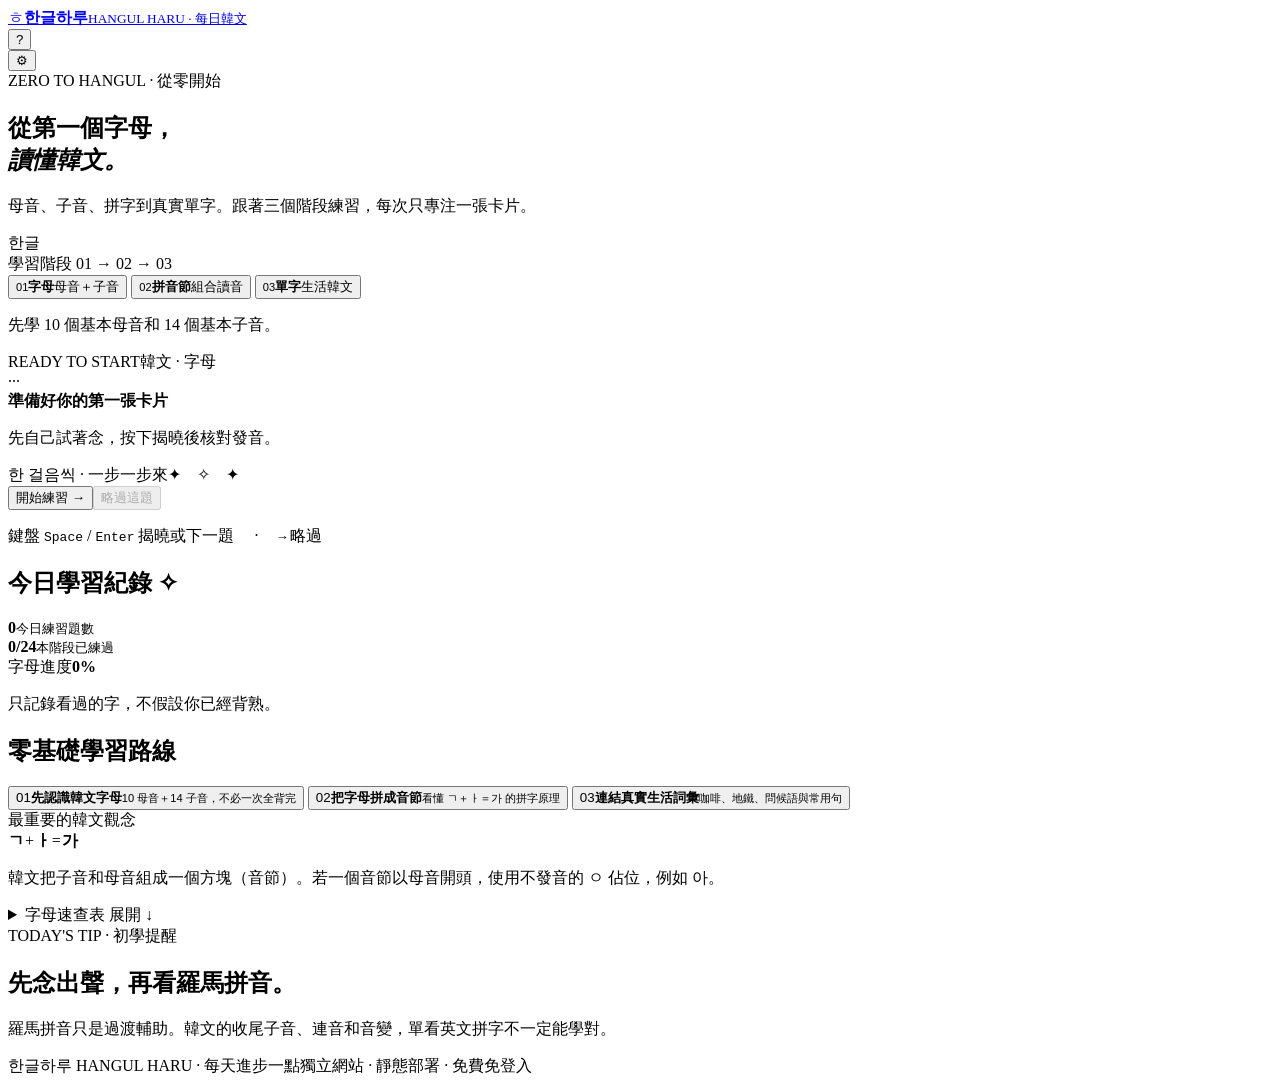
==== index.html @ 6ad7e114 "Add Korean Hangul practice website HTML" ====
<!doctype html>
<html lang="zh-Hant">
<head>
  <meta charset="utf-8">
  <meta name="viewport" content="width=device-width, initial-scale=1, viewport-fit=cover">
  <meta name="theme-color" content="#f7f5f0">
  <meta name="description" content="韓文零基礎入門：母音、子音、韓文字母拼音節、真實生活單字。用盲看卡片練習讀音，免登入。">
  <title>한글하루 · 韓文入門練習</title>
  <link rel="stylesheet" href="./style.css">
  <script defer src="./app.js"></script>
</head>
<body>
<div class="shell">
  <header class="topbar">
    <a class="brand" href="./"><span class="seal" aria-hidden="true">ㅎ</span><span><strong>한글하루</strong><small>HANGUL HARU · 每日韓文</small></span></a>
    <nav class="top-actions" aria-label="選單">
      <button type="button" class="icon-btn" id="helpBtn" aria-label="韓文入門說明">?</button>
      <div class="setting-wrap" id="settingWrap">
        <button type="button" class="icon-btn" id="settingBtn" aria-expanded="false" aria-controls="settings" aria-label="練習設定">⚙</button>
        <section id="settings" class="settings" hidden>
          <div class="settings-title"><strong>練習設定</strong><button id="closeSettings" class="close-text" type="button">關閉 ×</button></div>
          <label class="row-setting">字母範圍<select id="letterFilter"><option value="all">全部基本字母</option><option value="vowel">僅母音</option><option value="consonant">僅子音</option></select></label>
          <label class="tick"><input id="advancedVowels" type="checkbox"> 加入 11 個進階複合母音</label>
          <label class="tick"><input id="tenseConsonants" type="checkbox"> 加入 5 個緊音子音</label>
          <label class="tick"><input id="withBatchim" type="checkbox"> 拼音節練習加入收尾子音（받침）</label>
          <hr>
          <label class="row-setting">單字分類<select id="wordTheme"><option value="all">所有主題</option><option value="daily">日常</option><option value="food">美食</option><option value="travel">旅遊</option><option value="greeting">問候</option></select></label>
          <label class="tick"><input id="blind" type="checkbox" checked> 盲看：揭曉前隱藏所有讀音</label>
          <label class="tick"><input id="random" type="checkbox" checked> 隨機抽題</label>
          <label class="tick"><input id="autoplay" type="checkbox"> 揭曉後自動播放韓文發音</label>
          <p class="settings-foot">設定及練習紀錄保存在這個瀏覽器，不需登入。</p>
        </section>
      </div>
    </nav>
  </header>

  <main class="layout">
    <section class="practice" aria-labelledby="headline">
      <div class="intro">
        <div class="eyebrow"><span></span> ZERO TO HANGUL · 從零開始</div>
        <h1 id="headline">從第一個字母，<br><em>讀懂韓文。</em></h1>
        <p>母音、子音、拼字到真實單字。跟著三個階段練習，每次只專注一張卡片。</p>
        <div class="hanko" aria-hidden="true">한글</div>
      </div>

      <div class="tabs-heading">學習階段 <span>01 → 02 → 03</span></div>
      <div class="tabs" role="tablist" aria-label="韓文學習階段">
        <button type="button" role="tab" aria-selected="true" class="tab active" data-mode="letters"><small>01</small><strong>字母</strong><span>母音＋子音</span></button>
        <button type="button" role="tab" aria-selected="false" class="tab" data-mode="syllables"><small>02</small><strong>拼音節</strong><span>組合讀音</span></button>
        <button type="button" role="tab" aria-selected="false" class="tab" data-mode="words"><small>03</small><strong>單字</strong><span>生活韓文</span></button>
      </div>
      <p class="mode-hint" id="modeHint">先學 10 個基本母音和 14 個基本子音。</p>

      <article class="flashcard" id="card" aria-live="polite">
        <div class="card-label"><span id="cardCount">READY TO START</span><span id="cardType">韓文 · 字母</span></div>
        <div id="welcome" class="question-area">
          <div class="circle"><span class="welcome-mark" aria-hidden="true">···</span></div>
          <strong class="welcome-title">準備好你的第一張卡片</strong>
          <p>先自己試著念，按下揭曉後核對發音。</p>
        </div>
        <div id="question" class="question-area" hidden>
          <div class="circle"><div lang="ko" id="glyph" class="glyph"></div></div>
          <p id="questionPrompt">這個字母怎麼讀？</p>
          <span id="hint" class="hint" hidden></span>
        </div>
        <div id="answer" class="answer" hidden>
          <div class="answer-head">
            <div lang="ko" id="answerGlyph" class="answer-glyph"></div>
            <div class="answer-details"><span class="micro-title">讀音 / ROMANIZATION</span><strong id="roman" class="roman"></strong><p id="pronunciation" class="pronunciation"></p><button type="button" id="audioBtn" class="audio-btn">♫ 播放韓文發音</button></div>
          </div>
          <div class="composition" id="composition" hidden><small>音節是這樣組成的</small><strong id="compositionText" lang="ko"></strong></div>
          <div class="vocab"><div class="vocab-label"><span id="vocabHeading">連結一個真實單字</span><span id="vocabTag">日常單字</span></div><div id="vocabKo" lang="ko" class="vocab-ko"></div><p id="vocabRoman" class="vocab-roman"></p><strong id="vocabZh" class="vocab-zh"></strong></div>
          <p class="note" id="note"></p>
        </div>
        <div class="card-footer"><span>한 걸음씩 · 一步一步來</span><span aria-hidden="true">✦　✧　✦</span></div>
      </article>

      <div class="controls"><button type="button" id="mainBtn" class="main-btn">開始練習 <span>→</span></button><button type="button" id="skipBtn" class="secondary-btn" disabled>略過這題</button></div>
      <p class="shortcuts">鍵盤 <kbd>Space</kbd> / <kbd>Enter</kbd> 揭曉或下一題　 ·　 <kbd>→</kbd> 略過</p>
    </section>

    <aside class="sidebar" aria-label="進度與教學">
      <section class="panel stats-panel">
        <h2>今日學習紀錄 <span class="panel-ornament">✧</span></h2>
        <div class="stats"><div><strong id="todayCount">0</strong><small>今日練習題數</small></div><div><strong id="seenCount">0<span id="totalCount">/24</span></strong><small>本階段已練過</small></div></div>
        <div class="progress-title"><span id="progressTitle">字母進度</span><strong id="percent">0%</strong></div><div class="progress"><div id="progressBar"></div></div>
        <p class="footnote">只記錄看過的字，不假設你已經背熟。</p>
      </section>
      <section class="panel route-panel">
        <h2>零基礎學習路線</h2>
        <button type="button" data-go="letters" class="route-item"><span class="route-id">01</span><span><strong>先認識韓文字母</strong><small>10 母音＋14 子音，不必一次全背完</small></span></button>
        <button type="button" data-go="syllables" class="route-item"><span class="route-id">02</span><span><strong>把字母拼成音節</strong><small>看懂 ㄱ＋ㅏ＝가 的拼字原理</small></span></button>
        <button type="button" data-go="words" class="route-item"><span class="route-id">03</span><span><strong>連結真實生活詞彙</strong><small>咖啡、地鐵、問候語與常用句</small></span></button>
        <div class="formula"><span>最重要的韓文觀念</span><div lang="ko"><strong>ㄱ</strong><i>+</i><strong>ㅏ</strong><i>=</i><strong class="formula-result">가</strong></div><p>韓文把子音和母音組成一個方塊（音節）。若一個音節以母音開頭，使用不發音的 ㅇ 佔位，例如 아。</p></div>
      </section>
      <details class="panel chart-panel" id="chartPanel"><summary>字母速查表 <span>展開 ↓</span></summary><div id="chartBody"></div><p class="footnote">點選字母直接開始該題。淡綠色表示已練習過。</p></details>
      <section class="panel tip-panel"><span class="micro-title">TODAY'S TIP · 初學提醒</span><h2>先念出聲，再看羅馬拼音。</h2><p>羅馬拼音只是過渡輔助。韓文的收尾子音、連音和音變，單看英文拼字不一定能學對。</p></section>
    </aside>
  </main>
  <footer><span>한글하루 HANGUL HARU · 每天進步一點</span><span>獨立網站 · 靜態部署 · 免費免登入</span></footer>
</div>
<dialog id="helpDialog" aria-labelledby="helpTitle">
  <button type="button" class="dialog-x" id="closeHelp" aria-label="關閉說明">×</button>
  <span class="micro-title">WELCOME TO HANGUL</span><h2 id="helpTitle">第一次學韓文，從這裡開始。</h2>
  <p>韓文文字叫 한글（Hangul）。最初先學 24 個基本字母，再學把字母放進一個個方塊。</p>
  <div class="help-demo"><div><b lang="ko">ㄱ</b><span>子音<br>g/k</span></div><strong>＋</strong><div><b lang="ko">ㅏ</b><span>母音<br>a</span></div><strong>＝</strong><div class="demo-done"><b lang="ko">가</b><span>音節<br>ga</span></div></div>
  <ol><li><strong>字母：</strong>先試著辨認形狀和發音。</li><li><strong>拼音節：</strong>試念組合成的方塊；可選進階받침。</li><li><strong>單字：</strong>盲看韓文，讀出來後再看中文意思。</li></ol>
  <p class="dialog-note">字母與詞彙羅馬拼音是輔助提示，不能完全代表實際口音。播放功能依裝置支援的韓語語音合成引擎而定。</p>
  <button type="button" class="main-btn" id="helpStart">開始第一張卡片 →</button>
</dialog>
</body>
</html>
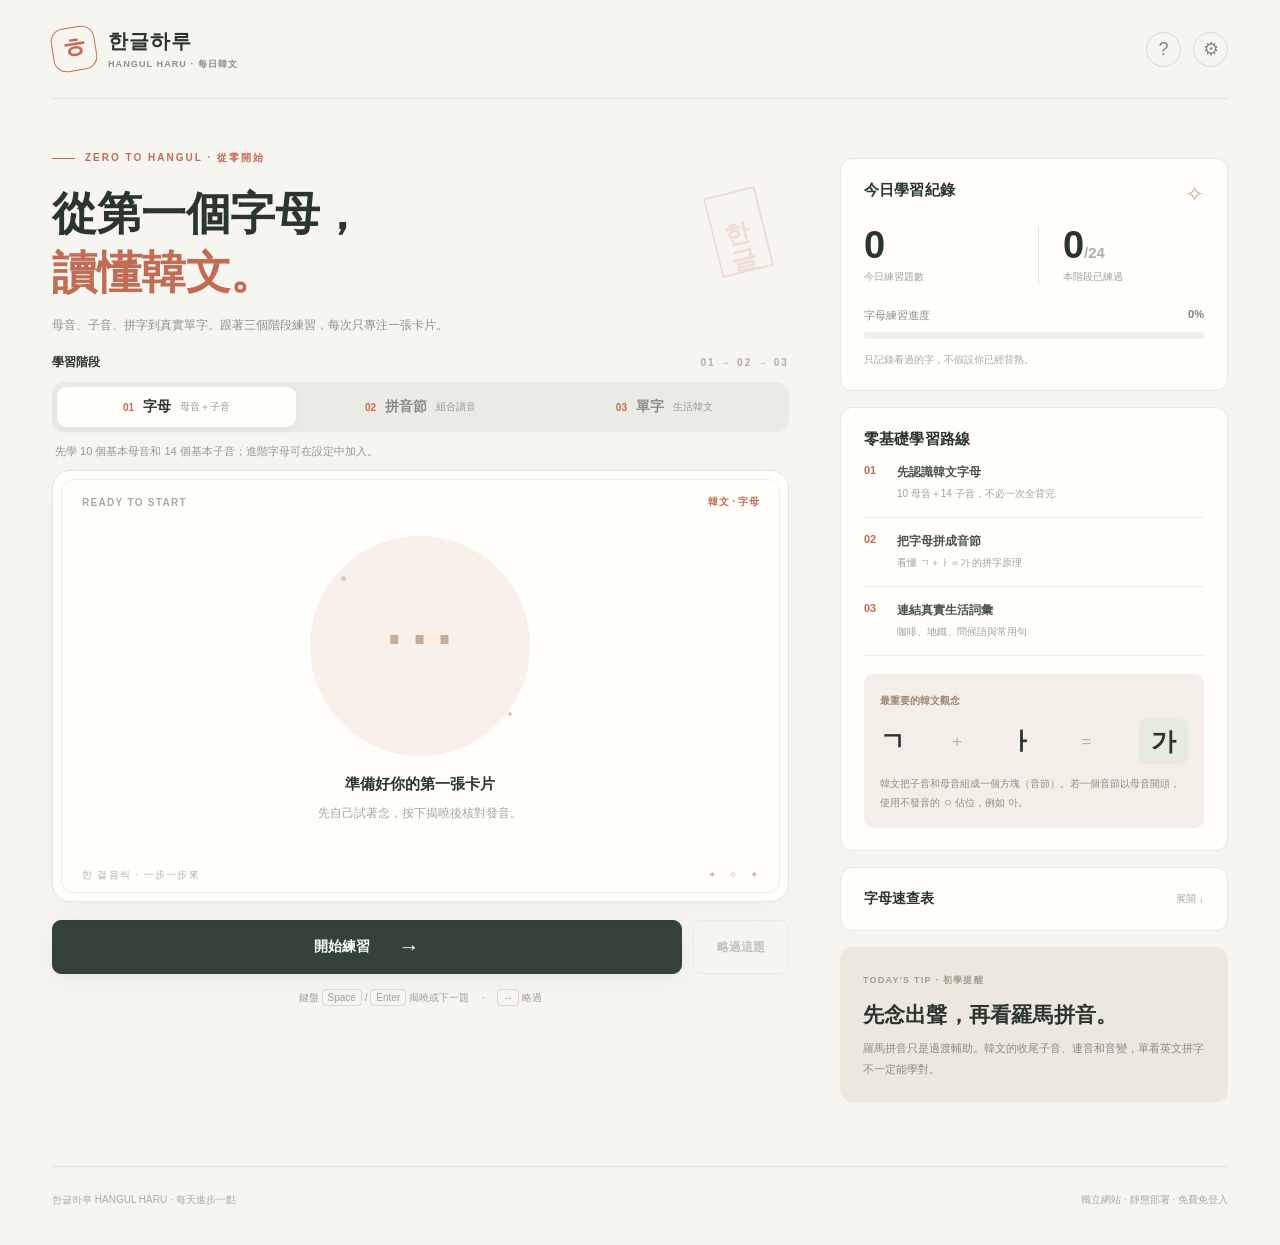
==== commit 63276a78: "Add pronunciation control for linked Korean vocabulary" ====
--- a/index.html
+++ b/index.html
@@ -69,7 +69,7 @@
             <div class="answer-details"><span class="micro-title">讀音 / ROMANIZATION</span><strong id="roman" class="roman"></strong><p id="pronunciation" class="pronunciation"></p><button type="button" id="audioBtn" class="audio-btn">♫ 播放韓文發音</button></div>
           </div>
           <div class="composition" id="composition" hidden><small>音節是這樣組成的</small><strong id="compositionText" lang="ko"></strong></div>
-          <div class="vocab"><div class="vocab-label"><span id="vocabHeading">連結一個真實單字</span><span id="vocabTag">日常單字</span></div><div id="vocabKo" lang="ko" class="vocab-ko"></div><p id="vocabRoman" class="vocab-roman"></p><strong id="vocabZh" class="vocab-zh"></strong></div>
+          <div class="vocab"><div class="vocab-label"><span id="vocabHeading">連結一個真實單字</span><span id="vocabTag">日常單字</span></div><div id="vocabKo" lang="ko" class="vocab-ko"></div><p id="vocabRoman" class="vocab-roman"></p><strong id="vocabZh" class="vocab-zh"></strong><button type="button" id="vocabAudioBtn" class="audio-btn vocab-audio-btn" aria-label="播放這個真實韓文單字的發音">♫ 播放單字發音</button></div>
           <p class="note" id="note"></p>
         </div>
         <div class="card-footer"><span>한 걸음씩 · 一步一步來</span><span aria-hidden="true">✦　✧　✦</span></div>
--- a/style.css
+++ b/style.css
@@ -0,0 +1 @@
+:root{--bg:#f7f5f0;--paper:#fffefb;--ink:#29352e;--sub:#8c918a;--line:#e5e3db;--accent:#c36c55;--green:#6b826d;--panel:#f9f7f3;color-scheme:light;font-family:-apple-system,BlinkMacSystemFont,"Apple SD Gothic Neo","Noto Sans KR","PingFang TC","Microsoft JhengHei",sans-serif}*{box-sizing:border-box}body{margin:0;background:var(--bg);color:var(--ink);-webkit-font-smoothing:antialiased}button,select{font:inherit}button{cursor:pointer}button:focus-visible,select:focus-visible,a:focus-visible,summary:focus-visible{outline:3px solid #dba493;outline-offset:2px}[hidden]{display:none!important}.shell{max-width:1260px;margin:auto;padding:0 42px}.topbar{height:99px;border-bottom:1px solid var(--line);display:flex;justify-content:space-between;align-items:center}.brand{text-decoration:none;color:inherit;display:flex;align-items:center;gap:12px}.brand span:last-child{display:flex;flex-direction:column;gap:3px}.brand strong{font-size:20px;letter-spacing:1px}.brand small{font-size:9px;letter-spacing:1.1px;color:var(--sub);font-weight:750}.seal{height:44px;width:44px;border:1.8px solid var(--accent);color:var(--accent);border-radius:13px;display:grid;place-items:center;font-size:28px;font-weight:750;transform:rotate(-9deg)}.top-actions{display:flex;align-items:center;gap:12px}.icon-btn{height:35px;width:35px;border:1px solid #ddd9d0;background:transparent;border-radius:50%;font-size:18px;color:#868980}.icon-btn:hover,.icon-btn[aria-expanded=true]{background:var(--paper);border-color:var(--accent);color:var(--accent)}.setting-wrap{position:relative}.settings{position:absolute;right:0;top:46px;width:min(340px,calc(100vw - 30px));z-index:20;padding:20px 23px;background:var(--paper);box-shadow:0 20px 60px #29372f2a;border:1px solid var(--line);border-radius:14px}.settings-title{display:flex;align-items:center;justify-content:space-between;margin:0 0 18px}.settings-title strong{font-size:15px}.close-text{border:0;background:transparent;color:var(--sub);font-size:12px}.row-setting{font-size:12px;display:flex;align-items:center;justify-content:space-between;gap:10px;font-weight:700;margin:13px 0}.row-setting select{max-width:58%;border:1px solid var(--line);border-radius:7px;background:var(--panel);padding:8px;font-size:12px;color:var(--ink)}.tick{display:flex;align-items:flex-start;gap:8px;margin:12px 0;font-size:12px;line-height:1.65;color:#687069;cursor:pointer}.tick input{accent-color:var(--accent);margin:3px 0 0;width:15px;height:15px;flex-shrink:0}.settings hr{border:0;border-top:1px solid var(--line);margin:16px 0}.settings-foot{font-size:10px;color:#a5a59e;line-height:1.6;margin:15px 0 0}.layout{display:grid;grid-template-columns:minmax(0,1.5fr) minmax(275px,.79fr);gap:51px;padding:52px 0 64px}.intro{position:relative;min-height:186px}.eyebrow{display:flex;align-items:center;gap:10px;letter-spacing:2px;font-size:10px;font-weight:750;color:var(--accent)}.eyebrow span{width:23px;height:1px;background:var(--accent)}h1{font-size:clamp(32px,3.5vw,46px);line-height:1.32;letter-spacing:-.5px;margin:19px 0 12px}h1 em{font-style:normal;color:var(--accent)}.intro p{color:var(--sub);font-size:12px;line-height:1.9;margin:0;padding-right:95px}.hanko{position:absolute;right:24px;top:40px;color:var(--accent);border:2px solid var(--accent);writing-mode:vertical-rl;padding:10px 8px;font-size:25px;font-weight:700;letter-spacing:4px;transform:rotate(-14deg);opacity:.17}.tabs-heading{display:flex;justify-content:space-between;align-items:center;margin:17px 0 11px;font-size:12px;font-weight:700}.tabs-heading span{font-size:10px;letter-spacing:2px;color:#b0aca5}.tabs{display:grid;grid-template-columns:repeat(3,minmax(0,1fr));gap:5px;padding:5px;border-radius:12px;background:#eceae4}.tab{border:0;border-radius:9px;background:transparent;display:flex;align-items:center;justify-content:center;gap:9px;padding:11px 5px;color:#8b8d85;min-width:0}.tab.active{background:var(--paper);color:var(--ink);box-shadow:0 3px 10px #0000000c}.tab small{font-size:10px;color:var(--accent);font-weight:800}.tab strong{font-size:14px}.tab span{font-size:10px;color:#989a91}.mode-hint{color:#969991;font-size:11px;min-height:38px;display:flex;align-items:center;margin:0;padding-left:3px}.flashcard{background:var(--paper);border:1px solid #e6e4dc;border-radius:18px;position:relative;min-height:432px;box-shadow:0 8px 35px #5c524008;display:flex;flex-direction:column;overflow:hidden}.flashcard:after{content:"";position:absolute;inset:8px;border:1px solid #f0eee7;border-radius:12px;pointer-events:none}.card-label,.card-footer{position:relative;z-index:1;display:flex;justify-content:space-between;align-items:center;padding:24px 29px 0;color:#aaa99f;font-size:10px;font-weight:750;letter-spacing:1.3px}.card-label span:last-child{color:var(--accent);letter-spacing:.3px}.card-footer{margin-top:auto;padding:9px 29px 19px;color:#b4b2a7;font-size:10px;font-weight:500}.card-footer span:last-child{color:#d4b7a4}.question-area{display:flex;align-items:center;justify-content:center;flex-direction:column;text-align:center;min-height:348px;padding:5px 20px 13px;position:relative;z-index:1;flex:1}.circle{width:220px;height:220px;border-radius:50%;background:#f8f0e9;position:relative;display:grid;place-items:center}.circle:before,.circle:after{content:"";height:5px;width:5px;border-radius:50%;background:#e3c5b4;position:absolute;left:14%;top:18%}.circle:after{left:90%;top:80%;width:4px;height:4px}.welcome-mark{color:#c6ad9a;font-size:83px;letter-spacing:2px;transform:translateY(-12px)}.welcome-title{font-size:15px;margin-top:19px}.question-area p{font-size:12px;color:#a4a69f;line-height:1.7;margin:9px 0 0}.glyph{font-size:158px;color:#303e34;font-weight:500;line-height:1.1;overflow-wrap:anywhere}.question-area.word-question .glyph{font-size:clamp(39px,5.4vw,66px)}.hint{font-size:12px;background:#eeeae4;color:#8c877f;padding:5px 12px;border-radius:20px;margin-top:12px}.answer{position:relative;z-index:1;padding:22px 29px 11px;animation:appear .16s ease}.answer-head{display:flex;align-items:center;gap:23px;border-bottom:1px solid #eeeae2;padding:0 0 20px;min-height:121px}.answer-glyph{font-size:100px;line-height:1.12;font-weight:600;max-width:48%;overflow-wrap:anywhere}.answer.word-answer .answer-glyph{font-size:clamp(32px,4.6vw,58px)}.answer-details{min-width:0}.micro-title{font-size:9px;letter-spacing:1.25px;color:#a49b90;font-weight:800}.roman{font-size:clamp(26px,3.5vw,42px);line-height:1.3;display:block;overflow-wrap:anywhere}.pronunciation{font-size:11px;color:#979b93;line-height:1.6;margin:3px 0 0}.audio-btn{border:1px solid #e9e0d3;background:#fffaf6;color:var(--accent);padding:7px 12px;margin-top:9px;border-radius:30px;font-size:11px;font-weight:750}.audio-btn:disabled{opacity:.5;cursor:not-allowed}.composition{border-radius:9px;background:#eef2ec;padding:12px 16px;margin-top:13px;display:flex;flex-direction:column;gap:5px}.composition small{font-size:10px;color:#819383}.composition strong{font-size:21px;color:#617969}.vocab{padding:16px 19px;border-radius:12px;background:#faf8f4;margin-top:16px}.vocab-label{display:flex;justify-content:space-between;align-items:center;gap:8px;font-size:10px;color:var(--accent);font-weight:800}.vocab-label span:last-child{color:#b67860;background:#f8e9e0;border-radius:5px;padding:4px 7px;font-size:9px}.vocab-ko{font-size:32px;font-weight:750;line-height:1.3;color:#36453b;margin-top:8px;overflow-wrap:anywhere}.vocab-roman{font-size:12px;color:#c07b62;margin:4px 0 0}.vocab-zh{font-size:14px;color:#47514b;display:block;margin:9px 0 0}.note{font-size:11px;color:#96978f;line-height:1.8;margin:12px 0 4px}.controls{display:flex;gap:11px;margin-top:18px}.main-btn{flex:1;display:flex;justify-content:center;align-items:center;gap:28px;color:white;background:#344239;border:1px solid #344239;border-radius:9px;font-size:14px;font-weight:750;padding:13px 25px;min-height:54px;box-shadow:0 5px 20px #3c5b4612}.main-btn:hover{background:#49594d}.main-btn span{font-size:21px}.secondary-btn{color:#7a7f77;background:transparent;border:1px solid #deddd6;border-radius:9px;padding:0 23px;font-size:12px;font-weight:750}.secondary-btn:hover:not(:disabled){border-color:var(--accent);color:var(--accent)}.secondary-btn:disabled{opacity:.42;cursor:not-allowed}.shortcuts{color:#a19f97;font-size:10px;text-align:center;line-height:1.8;margin:15px 0 0}kbd{font:inherit;border:1px solid #d9d6cd;border-radius:4px;padding:2px 5px}.sidebar{display:flex;flex-direction:column;gap:16px;padding-top:7px}.panel{border-radius:12px;background:var(--paper);border:1px solid #e8e7e0;padding:22px 23px}.panel h2{font-size:15px;letter-spacing:.2px;margin:0}.panel-ornament{float:right;color:#d7af98;font-size:23px;font-weight:300}.stats{display:grid;grid-template-columns:1fr 1fr;gap:8px;margin:26px 0 24px}.stats>div{display:flex;flex-direction:column;gap:6px}.stats>div+div{border-left:1px solid var(--line);padding-left:24px}.stats strong{font-size:38px;line-height:1;font-variant-numeric:tabular-nums}.stats strong span{font-size:15px;color:#b0b0a5}.stats small{font-size:10px;color:#a3a49b}.progress-title{display:flex;justify-content:space-between;font-size:11px;color:#8a9087;margin:0 0 9px}.progress-title strong{color:#738978}.progress{height:7px;background:#eef0eb;border-radius:30px;overflow:hidden}.progress div{background:#9aac95;height:100%;width:0;transition:width .2s}.footnote{font-size:10px;color:#aaa89f;line-height:1.7;margin:12px 0 0}.route-item{background:transparent;border:0;border-bottom:1px solid #efeee8;padding:15px 0;width:100%;display:flex;gap:11px;text-align:left}.route-item span:last-child{display:flex;flex-direction:column;gap:5px}.route-id{font-size:11px;font-weight:850;color:var(--accent);min-width:22px}.route-item strong{font-size:12px;color:#4a554c}.route-item small{font-size:10px;line-height:1.6;color:#a0a29a}.route-item:hover strong{color:var(--accent)}.formula{margin-top:18px;background:#f3efe8;border-radius:9px;padding:16px}.formula>span{font-size:10px;color:#9e8776;font-weight:800}.formula>div{display:flex;align-items:center;justify-content:space-between;margin-top:11px;font-size:25px}.formula i{font-style:normal;color:#b4aea4;font-size:17px}.formula-result{padding:6px 12px;background:#e5ecdf;border-radius:7px}.formula p{font-size:10px;color:#8b8c84;line-height:1.85;margin:11px 0 0}.chart-panel summary{font-weight:800;cursor:pointer;list-style:none;display:flex;justify-content:space-between;align-items:center;font-size:14px}.chart-panel summary::-webkit-details-marker{display:none}.chart-panel summary span{color:#aca99f;font-size:10px;font-weight:500}.chart-section{margin-top:20px}.chart-section h3{font-size:11px;color:#ad7861;margin:0 0 9px}.chart-grid{display:grid;grid-template-columns:repeat(5,minmax(0,1fr));gap:7px}.chart-grid button{height:42px;border:1px solid #eae9e1;background:#f9f8f4;border-radius:7px;font-size:19px;color:#566157}.chart-grid button:hover{border-color:var(--accent);color:var(--accent)}.chart-grid button.seen{background:#e8f0e7;border-color:#dce6da;color:#67836d}.chart-grid button.current{background:var(--accent);border-color:var(--accent);color:white}.tip-panel{background:#ede8de;border:0}.tip-panel h2{font-size:21px;line-height:1.4;margin:13px 0 9px}.tip-panel p{color:#8f887e;font-size:11px;line-height:1.9;margin:0}footer{border-top:1px solid var(--line);display:flex;justify-content:space-between;gap:16px;padding:26px 0 38px;font-size:10px;color:#aaa99f}dialog{position:fixed;border:1px solid #e8e2d8;border-radius:17px;background:var(--paper);box-shadow:0 15px 70px #25352760;color:var(--ink);padding:34px;width:min(520px,calc(100vw - 28px));max-height:88vh;overflow:auto}dialog::backdrop{background:#172821a0}.dialog-x{position:absolute;top:11px;right:15px;border:0;background:transparent;color:#92948d;font-size:27px}dialog h2{font-size:25px;line-height:1.4;margin:13px 0}dialog p,dialog li{font-size:12px;color:#727d74;line-height:1.85}dialog ol{padding-left:23px}dialog li{margin:8px 0}.dialog-note{font-size:10px;color:#a1a095}.help-demo{display:flex;justify-content:center;align-items:center;gap:10px;margin:22px 0}.help-demo>div{display:flex;flex-direction:column;align-items:center;min-width:85px;padding:10px;border:1px solid var(--line);border-radius:10px}.help-demo b{font-size:43px}.help-demo span{font-size:11px;text-align:center;line-height:1.6;color:#97988f}.help-demo>strong{color:#bda996}.help-demo .demo-done{background:#edf2eb}.help-demo .demo-done b{color:var(--green)}dialog .main-btn{width:100%;margin-top:18px}@keyframes appear{from{opacity:.6;transform:translateY(4px)}to{opacity:1;transform:translateY(0)}}@media(max-width:1030px){.shell{padding:0 24px}.layout{gap:27px}.tab span{display:none}.hanko{opacity:.1}}@media(max-width:770px){.layout{grid-template-columns:1fr;gap:30px;padding-top:36px}.sidebar{display:grid;grid-template-columns:1fr 1fr}.route-panel,.tip-panel{grid-column:span 2}.intro{min-height:175px}.tab span{display:inline}}@media(max-width:540px){.shell{padding:0 16px}.topbar{height:79px}.seal{height:39px;width:39px;font-size:24px}.brand strong{font-size:18px}.brand small{font-size:8px}.intro{min-height:169px}.intro p{padding-right:0}.hanko{display:none}h1{font-size:35px}.tab{gap:4px;flex-direction:column;padding:9px 2px}.tab strong{font-size:14px}.tab span{font-size:9px}.flashcard{min-height:413px}.card-label{padding:23px 20px 0}.card-footer{padding:10px 20px 17px}.circle{width:204px;height:204px}.glyph{font-size:142px}.question-area.word-question .glyph{font-size:42px}.answer{padding:20px 19px 7px}.answer-head{gap:12px}.answer-glyph{font-size:72px}.roman{font-size:31px}.vocab{padding:14px}.vocab-ko{font-size:28px}.secondary-btn{padding:0 14px}.sidebar{display:flex}.panel{padding:20px}.help-demo{gap:5px}.help-demo>div{min-width:69px;padding:7px}.help-demo b{font-size:35px}dialog{padding:29px 20px}footer{flex-direction:column;gap:5px}}@media(prefers-reduced-motion:reduce){*,*:before,*:after{animation:none!important;transition:none!important}}
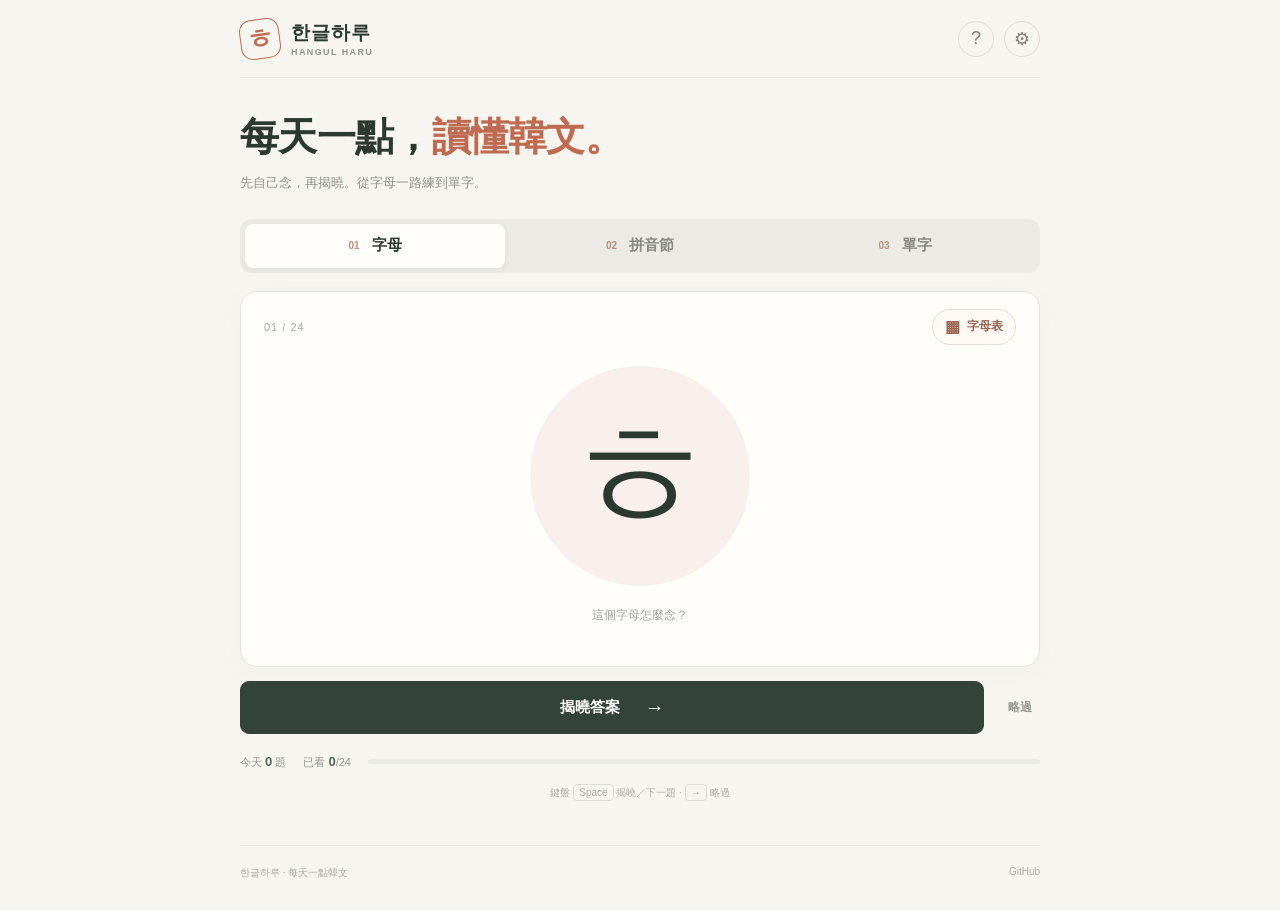
==== commit ccbfd458: "Remove redundant sidebar and copy; put interactive alphabet sheet next to flashcard" ====
--- a/index.html
+++ b/index.html
@@ -4,7 +4,7 @@
   <meta charset="utf-8">
   <meta name="viewport" content="width=device-width, initial-scale=1, viewport-fit=cover">
   <meta name="theme-color" content="#f7f5f0">
-  <meta name="description" content="韓文零基礎入門：母音、子音、韓文字母拼音節、真實生活單字。用盲看卡片練習讀音，免登入。">
+  <meta name="description" content="韓文從零開始：24 個基本字母、拼音節、常用單字，搭配盲看與真人式韓語語音合成練習。">
   <title>한글하루 · 韓文入門練習</title>
   <link rel="stylesheet" href="./style.css">
   <script defer src="./app.js"></script>
@@ -12,101 +12,98 @@
 <body>
 <div class="shell">
   <header class="topbar">
-    <a class="brand" href="./"><span class="seal" aria-hidden="true">ㅎ</span><span><strong>한글하루</strong><small>HANGUL HARU · 每日韓文</small></span></a>
-    <nav class="top-actions" aria-label="選單">
-      <button type="button" class="icon-btn" id="helpBtn" aria-label="韓文入門說明">?</button>
+    <a class="brand" href="./" aria-label="韓文練習首頁"><span class="seal" aria-hidden="true">ㅎ</span><span><strong>한글하루</strong><small>HANGUL HARU</small></span></a>
+    <div class="top-actions">
+      <button type="button" class="icon-btn" id="helpBtn" aria-label="學習說明" title="學習說明">?</button>
       <div class="setting-wrap" id="settingWrap">
-        <button type="button" class="icon-btn" id="settingBtn" aria-expanded="false" aria-controls="settings" aria-label="練習設定">⚙</button>
+        <button type="button" class="icon-btn" id="settingBtn" aria-expanded="false" aria-controls="settings" aria-label="練習設定" title="設定">⚙</button>
         <section id="settings" class="settings" hidden>
-          <div class="settings-title"><strong>練習設定</strong><button id="closeSettings" class="close-text" type="button">關閉 ×</button></div>
-          <label class="row-setting">字母範圍<select id="letterFilter"><option value="all">全部基本字母</option><option value="vowel">僅母音</option><option value="consonant">僅子音</option></select></label>
-          <label class="tick"><input id="advancedVowels" type="checkbox"> 加入 11 個進階複合母音</label>
-          <label class="tick"><input id="tenseConsonants" type="checkbox"> 加入 5 個緊音子音</label>
-          <label class="tick"><input id="withBatchim" type="checkbox"> 拼音節練習加入收尾子音（받침）</label>
+          <div class="settings-title"><strong>練習設定</strong><button type="button" id="closeSettings" class="close-text">關閉 ×</button></div>
+          <label class="row-setting">字母範圍<select id="letterFilter"><option value="all">全部基本字母</option><option value="vowel">只練母音</option><option value="consonant">只練子音</option></select></label>
+          <label class="tick"><input id="advancedVowels" type="checkbox"> 加入複合母音（11）</label>
+          <label class="tick"><input id="tenseConsonants" type="checkbox"> 加入緊音子音（5）</label>
+          <label class="tick"><input id="withBatchim" type="checkbox"> 拼音節加入收尾子音</label>
           <hr>
-          <label class="row-setting">單字分類<select id="wordTheme"><option value="all">所有主題</option><option value="daily">日常</option><option value="food">美食</option><option value="travel">旅遊</option><option value="greeting">問候</option></select></label>
-          <label class="tick"><input id="blind" type="checkbox" checked> 盲看：揭曉前隱藏所有讀音</label>
+          <label class="row-setting">單字分類<select id="wordTheme"><option value="all">全部</option><option value="daily">日常</option><option value="food">美食</option><option value="travel">旅遊</option><option value="greeting">問候</option></select></label>
+          <label class="tick"><input id="blind" type="checkbox" checked> 盲看模式</label>
           <label class="tick"><input id="random" type="checkbox" checked> 隨機抽題</label>
-          <label class="tick"><input id="autoplay" type="checkbox"> 揭曉後自動播放韓文發音</label>
-          <p class="settings-foot">設定及練習紀錄保存在這個瀏覽器，不需登入。</p>
+          <label class="tick"><input id="autoplay" type="checkbox"> 揭曉自動播放讀音</label>
         </section>
       </div>
-    </nav>
+    </div>
   </header>
 
-  <main class="layout">
-    <section class="practice" aria-labelledby="headline">
-      <div class="intro">
-        <div class="eyebrow"><span></span> ZERO TO HANGUL · 從零開始</div>
-        <h1 id="headline">從第一個字母，<br><em>讀懂韓文。</em></h1>
-        <p>母音、子音、拼字到真實單字。跟著三個階段練習，每次只專注一張卡片。</p>
-        <div class="hanko" aria-hidden="true">한글</div>
+  <main class="practice">
+    <div class="intro">
+      <h1>每天一點，<em>讀懂韓文。</em></h1>
+      <p>先自己念，再揭曉。從字母一路練到單字。</p>
+    </div>
+    <div class="tabs" role="tablist" aria-label="練習階段">
+      <button type="button" class="tab active" role="tab" aria-selected="true" data-mode="letters"><small>01</small><span>字母</span></button>
+      <button type="button" class="tab" role="tab" aria-selected="false" data-mode="syllables"><small>02</small><span>拼音節</span></button>
+      <button type="button" class="tab" role="tab" aria-selected="false" data-mode="words"><small>03</small><span>單字</span></button>
+    </div>
+
+    <article class="flashcard" id="card" aria-label="韓文練習卡片">
+      <div class="card-label">
+        <span id="cardCount" aria-label="練習題進度">01 / 24</span>
+        <button id="chartOpen" type="button" class="lookup-btn" aria-haspopup="dialog" aria-controls="chartDialog"><span aria-hidden="true">▦</span> 字母表</button>
       </div>
+      <div id="question" class="question-area">
+        <div class="circle"><div lang="ko" id="glyph" class="glyph"></div></div>
+        <p id="questionPrompt">這個字母怎麼念？</p>
+        <span id="hint" class="hint" hidden></span>
+      </div>
+      <div id="answer" class="answer" hidden>
+        <div class="answer-head">
+          <div lang="ko" id="answerGlyph" class="answer-glyph"></div>
+          <div class="answer-details">
+            <strong id="roman" class="roman"></strong>
+            <p id="pronunciation" class="pronunciation"></p>
+            <button type="button" id="audioBtn" class="audio-btn">♫ 聽發音</button>
+          </div>
+        </div>
+        <div class="composition" id="composition" hidden><small>拆解</small><strong id="compositionText" lang="ko"></strong></div>
+        <div class="vocab">
+          <div class="vocab-title" id="vocabHeading">例字</div>
+          <div class="vocab-row">
+            <div class="vocab-text">
+              <div id="vocabKo" lang="ko" class="vocab-ko"></div>
+              <p id="vocabRoman" class="vocab-roman"></p>
+              <strong id="vocabZh" class="vocab-zh"></strong>
+            </div>
+            <button type="button" id="vocabAudioBtn" class="audio-btn vocab-audio-btn" aria-label="播放例字發音">♫ <span>聽單字</span></button>
+          </div>
+        </div>
+        <p class="note" id="note" hidden></p>
+      </div>
+    </article>
+    <div class="controls">
+      <button type="button" id="mainBtn" class="main-btn">揭曉答案 <span>→</span></button>
+      <button type="button" id="skipBtn" class="skip-btn">略過</button>
+    </div>
+    <div class="progress-inline">
+      <span>今天 <strong id="todayCount">0</strong> 題</span>
+      <span>已看 <strong id="seenCount">0</strong><span id="totalCount">/24</span></span>
+      <div class="progress" role="progressbar" aria-label="本階段練習進度" aria-valuemin="0" aria-valuemax="100" aria-valuenow="0" id="progressTrack"><div id="progressBar"></div></div>
+    </div>
+    <p class="shortcuts">鍵盤 <kbd>Space</kbd> 揭曉／下一題 · <kbd>→</kbd> 略過</p>
+  </main>
+  <footer><span>한글하루 · 每天一點韓文</span><a href="https://github.com/sianghuang/hangul-haru" target="_blank" rel="noopener noreferrer">GitHub</a></footer>
+</div>
 
-      <div class="tabs-heading">學習階段 <span>01 → 02 → 03</span></div>
-      <div class="tabs" role="tablist" aria-label="韓文學習階段">
-        <button type="button" role="tab" aria-selected="true" class="tab active" data-mode="letters"><small>01</small><strong>字母</strong><span>母音＋子音</span></button>
-        <button type="button" role="tab" aria-selected="false" class="tab" data-mode="syllables"><small>02</small><strong>拼音節</strong><span>組合讀音</span></button>
-        <button type="button" role="tab" aria-selected="false" class="tab" data-mode="words"><small>03</small><strong>單字</strong><span>生活韓文</span></button>
-      </div>
-      <p class="mode-hint" id="modeHint">先學 10 個基本母音和 14 個基本子音。</p>
+<dialog id="chartDialog" class="chart-dialog" aria-labelledby="chartTitle">
+  <div class="chart-header"><div><h2 id="chartTitle">字母表</h2><p>點字母直接練習 · <span class="seen-guide">綠色代表已看過</span></p></div><button type="button" id="chartClose" class="dialog-close" aria-label="關閉字母表">×</button></div>
+  <div id="chartBody" class="chart-body"></div>
+</dialog>
 
-      <article class="flashcard" id="card" aria-live="polite">
-        <div class="card-label"><span id="cardCount">READY TO START</span><span id="cardType">韓文 · 字母</span></div>
-        <div id="welcome" class="question-area">
-          <div class="circle"><span class="welcome-mark" aria-hidden="true">···</span></div>
-          <strong class="welcome-title">準備好你的第一張卡片</strong>
-          <p>先自己試著念，按下揭曉後核對發音。</p>
-        </div>
-        <div id="question" class="question-area" hidden>
-          <div class="circle"><div lang="ko" id="glyph" class="glyph"></div></div>
-          <p id="questionPrompt">這個字母怎麼讀？</p>
-          <span id="hint" class="hint" hidden></span>
-        </div>
-        <div id="answer" class="answer" hidden>
-          <div class="answer-head">
-            <div lang="ko" id="answerGlyph" class="answer-glyph"></div>
-            <div class="answer-details"><span class="micro-title">讀音 / ROMANIZATION</span><strong id="roman" class="roman"></strong><p id="pronunciation" class="pronunciation"></p><button type="button" id="audioBtn" class="audio-btn">♫ 播放韓文發音</button></div>
-          </div>
-          <div class="composition" id="composition" hidden><small>音節是這樣組成的</small><strong id="compositionText" lang="ko"></strong></div>
-          <div class="vocab"><div class="vocab-label"><span id="vocabHeading">連結一個真實單字</span><span id="vocabTag">日常單字</span></div><div id="vocabKo" lang="ko" class="vocab-ko"></div><p id="vocabRoman" class="vocab-roman"></p><strong id="vocabZh" class="vocab-zh"></strong><button type="button" id="vocabAudioBtn" class="audio-btn vocab-audio-btn" aria-label="播放這個真實韓文單字的發音">♫ 播放單字發音</button></div>
-          <p class="note" id="note"></p>
-        </div>
-        <div class="card-footer"><span>한 걸음씩 · 一步一步來</span><span aria-hidden="true">✦　✧　✦</span></div>
-      </article>
-
-      <div class="controls"><button type="button" id="mainBtn" class="main-btn">開始練習 <span>→</span></button><button type="button" id="skipBtn" class="secondary-btn" disabled>略過這題</button></div>
-      <p class="shortcuts">鍵盤 <kbd>Space</kbd> / <kbd>Enter</kbd> 揭曉或下一題　 ·　 <kbd>→</kbd> 略過</p>
-    </section>
-
-    <aside class="sidebar" aria-label="進度與教學">
-      <section class="panel stats-panel">
-        <h2>今日學習紀錄 <span class="panel-ornament">✧</span></h2>
-        <div class="stats"><div><strong id="todayCount">0</strong><small>今日練習題數</small></div><div><strong id="seenCount">0<span id="totalCount">/24</span></strong><small>本階段已練過</small></div></div>
-        <div class="progress-title"><span id="progressTitle">字母進度</span><strong id="percent">0%</strong></div><div class="progress"><div id="progressBar"></div></div>
-        <p class="footnote">只記錄看過的字，不假設你已經背熟。</p>
-      </section>
-      <section class="panel route-panel">
-        <h2>零基礎學習路線</h2>
-        <button type="button" data-go="letters" class="route-item"><span class="route-id">01</span><span><strong>先認識韓文字母</strong><small>10 母音＋14 子音，不必一次全背完</small></span></button>
-        <button type="button" data-go="syllables" class="route-item"><span class="route-id">02</span><span><strong>把字母拼成音節</strong><small>看懂 ㄱ＋ㅏ＝가 的拼字原理</small></span></button>
-        <button type="button" data-go="words" class="route-item"><span class="route-id">03</span><span><strong>連結真實生活詞彙</strong><small>咖啡、地鐵、問候語與常用句</small></span></button>
-        <div class="formula"><span>最重要的韓文觀念</span><div lang="ko"><strong>ㄱ</strong><i>+</i><strong>ㅏ</strong><i>=</i><strong class="formula-result">가</strong></div><p>韓文把子音和母音組成一個方塊（音節）。若一個音節以母音開頭，使用不發音的 ㅇ 佔位，例如 아。</p></div>
-      </section>
-      <details class="panel chart-panel" id="chartPanel"><summary>字母速查表 <span>展開 ↓</span></summary><div id="chartBody"></div><p class="footnote">點選字母直接開始該題。淡綠色表示已練習過。</p></details>
-      <section class="panel tip-panel"><span class="micro-title">TODAY'S TIP · 初學提醒</span><h2>先念出聲，再看羅馬拼音。</h2><p>羅馬拼音只是過渡輔助。韓文的收尾子音、連音和音變，單看英文拼字不一定能學對。</p></section>
-    </aside>
-  </main>
-  <footer><span>한글하루 HANGUL HARU · 每天進步一點</span><span>獨立網站 · 靜態部署 · 免費免登入</span></footer>
-</div>
-<dialog id="helpDialog" aria-labelledby="helpTitle">
-  <button type="button" class="dialog-x" id="closeHelp" aria-label="關閉說明">×</button>
-  <span class="micro-title">WELCOME TO HANGUL</span><h2 id="helpTitle">第一次學韓文，從這裡開始。</h2>
-  <p>韓文文字叫 한글（Hangul）。最初先學 24 個基本字母，再學把字母放進一個個方塊。</p>
-  <div class="help-demo"><div><b lang="ko">ㄱ</b><span>子音<br>g/k</span></div><strong>＋</strong><div><b lang="ko">ㅏ</b><span>母音<br>a</span></div><strong>＝</strong><div class="demo-done"><b lang="ko">가</b><span>音節<br>ga</span></div></div>
-  <ol><li><strong>字母：</strong>先試著辨認形狀和發音。</li><li><strong>拼音節：</strong>試念組合成的方塊；可選進階받침。</li><li><strong>單字：</strong>盲看韓文，讀出來後再看中文意思。</li></ol>
-  <p class="dialog-note">字母與詞彙羅馬拼音是輔助提示，不能完全代表實際口音。播放功能依裝置支援的韓語語音合成引擎而定。</p>
-  <button type="button" class="main-btn" id="helpStart">開始第一張卡片 →</button>
+<dialog id="helpDialog" class="help-dialog" aria-labelledby="helpTitle">
+  <button type="button" class="dialog-close help-close" id="closeHelp" aria-label="關閉說明">×</button>
+  <h2 id="helpTitle">韓文像積木一樣拼。</h2>
+  <div class="help-demo" lang="ko"><span>ㄱ</span><i>＋</i><span>ㅏ</span><i>＝</i><strong>가</strong></div>
+  <p>韓文先用子音和母音組成音節，再把音節串成單字。母音開頭時會用不發聲的 ㅇ 佔位，例如 아。</p>
+  <p>依序練「字母 → 拼音節 → 單字」。羅馬拼音只是輔助，請多聽韓文發音；收尾子音和連音可能讓實際讀法不同。</p>
+  <button type="button" class="main-btn help-start" id="helpStart">開始練習 →</button>
 </dialog>
 </body>
 </html>
--- a/style.css
+++ b/style.css
@@ -1 +1,10 @@
-:root{--bg:#f7f5f0;--paper:#fffefb;--ink:#29352e;--sub:#8c918a;--line:#e5e3db;--accent:#c36c55;--green:#6b826d;--panel:#f9f7f3;color-scheme:light;font-family:-apple-system,BlinkMacSystemFont,"Apple SD Gothic Neo","Noto Sans KR","PingFang TC","Microsoft JhengHei",sans-serif}*{box-sizing:border-box}body{margin:0;background:var(--bg);color:var(--ink);-webkit-font-smoothing:antialiased}button,select{font:inherit}button{cursor:pointer}button:focus-visible,select:focus-visible,a:focus-visible,summary:focus-visible{outline:3px solid #dba493;outline-offset:2px}[hidden]{display:none!important}.shell{max-width:1260px;margin:auto;padding:0 42px}.topbar{height:99px;border-bottom:1px solid var(--line);display:flex;justify-content:space-between;align-items:center}.brand{text-decoration:none;color:inherit;display:flex;align-items:center;gap:12px}.brand span:last-child{display:flex;flex-direction:column;gap:3px}.brand strong{font-size:20px;letter-spacing:1px}.brand small{font-size:9px;letter-spacing:1.1px;color:var(--sub);font-weight:750}.seal{height:44px;width:44px;border:1.8px solid var(--accent);color:var(--accent);border-radius:13px;display:grid;place-items:center;font-size:28px;font-weight:750;transform:rotate(-9deg)}.top-actions{display:flex;align-items:center;gap:12px}.icon-btn{height:35px;width:35px;border:1px solid #ddd9d0;background:transparent;border-radius:50%;font-size:18px;color:#868980}.icon-btn:hover,.icon-btn[aria-expanded=true]{background:var(--paper);border-color:var(--accent);color:var(--accent)}.setting-wrap{position:relative}.settings{position:absolute;right:0;top:46px;width:min(340px,calc(100vw - 30px));z-index:20;padding:20px 23px;background:var(--paper);box-shadow:0 20px 60px #29372f2a;border:1px solid var(--line);border-radius:14px}.settings-title{display:flex;align-items:center;justify-content:space-between;margin:0 0 18px}.settings-title strong{font-size:15px}.close-text{border:0;background:transparent;color:var(--sub);font-size:12px}.row-setting{font-size:12px;display:flex;align-items:center;justify-content:space-between;gap:10px;font-weight:700;margin:13px 0}.row-setting select{max-width:58%;border:1px solid var(--line);border-radius:7px;background:var(--panel);padding:8px;font-size:12px;color:var(--ink)}.tick{display:flex;align-items:flex-start;gap:8px;margin:12px 0;font-size:12px;line-height:1.65;color:#687069;cursor:pointer}.tick input{accent-color:var(--accent);margin:3px 0 0;width:15px;height:15px;flex-shrink:0}.settings hr{border:0;border-top:1px solid var(--line);margin:16px 0}.settings-foot{font-size:10px;color:#a5a59e;line-height:1.6;margin:15px 0 0}.layout{display:grid;grid-template-columns:minmax(0,1.5fr) minmax(275px,.79fr);gap:51px;padding:52px 0 64px}.intro{position:relative;min-height:186px}.eyebrow{display:flex;align-items:center;gap:10px;letter-spacing:2px;font-size:10px;font-weight:750;color:var(--accent)}.eyebrow span{width:23px;height:1px;background:var(--accent)}h1{font-size:clamp(32px,3.5vw,46px);line-height:1.32;letter-spacing:-.5px;margin:19px 0 12px}h1 em{font-style:normal;color:var(--accent)}.intro p{color:var(--sub);font-size:12px;line-height:1.9;margin:0;padding-right:95px}.hanko{position:absolute;right:24px;top:40px;color:var(--accent);border:2px solid var(--accent);writing-mode:vertical-rl;padding:10px 8px;font-size:25px;font-weight:700;letter-spacing:4px;transform:rotate(-14deg);opacity:.17}.tabs-heading{display:flex;justify-content:space-between;align-items:center;margin:17px 0 11px;font-size:12px;font-weight:700}.tabs-heading span{font-size:10px;letter-spacing:2px;color:#b0aca5}.tabs{display:grid;grid-template-columns:repeat(3,minmax(0,1fr));gap:5px;padding:5px;border-radius:12px;background:#eceae4}.tab{border:0;border-radius:9px;background:transparent;display:flex;align-items:center;justify-content:center;gap:9px;padding:11px 5px;color:#8b8d85;min-width:0}.tab.active{background:var(--paper);color:var(--ink);box-shadow:0 3px 10px #0000000c}.tab small{font-size:10px;color:var(--accent);font-weight:800}.tab strong{font-size:14px}.tab span{font-size:10px;color:#989a91}.mode-hint{color:#969991;font-size:11px;min-height:38px;display:flex;align-items:center;margin:0;padding-left:3px}.flashcard{background:var(--paper);border:1px solid #e6e4dc;border-radius:18px;position:relative;min-height:432px;box-shadow:0 8px 35px #5c524008;display:flex;flex-direction:column;overflow:hidden}.flashcard:after{content:"";position:absolute;inset:8px;border:1px solid #f0eee7;border-radius:12px;pointer-events:none}.card-label,.card-footer{position:relative;z-index:1;display:flex;justify-content:space-between;align-items:center;padding:24px 29px 0;color:#aaa99f;font-size:10px;font-weight:750;letter-spacing:1.3px}.card-label span:last-child{color:var(--accent);letter-spacing:.3px}.card-footer{margin-top:auto;padding:9px 29px 19px;color:#b4b2a7;font-size:10px;font-weight:500}.card-footer span:last-child{color:#d4b7a4}.question-area{display:flex;align-items:center;justify-content:center;flex-direction:column;text-align:center;min-height:348px;padding:5px 20px 13px;position:relative;z-index:1;flex:1}.circle{width:220px;height:220px;border-radius:50%;background:#f8f0e9;position:relative;display:grid;place-items:center}.circle:before,.circle:after{content:"";height:5px;width:5px;border-radius:50%;background:#e3c5b4;position:absolute;left:14%;top:18%}.circle:after{left:90%;top:80%;width:4px;height:4px}.welcome-mark{color:#c6ad9a;font-size:83px;letter-spacing:2px;transform:translateY(-12px)}.welcome-title{font-size:15px;margin-top:19px}.question-area p{font-size:12px;color:#a4a69f;line-height:1.7;margin:9px 0 0}.glyph{font-size:158px;color:#303e34;font-weight:500;line-height:1.1;overflow-wrap:anywhere}.question-area.word-question .glyph{font-size:clamp(39px,5.4vw,66px)}.hint{font-size:12px;background:#eeeae4;color:#8c877f;padding:5px 12px;border-radius:20px;margin-top:12px}.answer{position:relative;z-index:1;padding:22px 29px 11px;animation:appear .16s ease}.answer-head{display:flex;align-items:center;gap:23px;border-bottom:1px solid #eeeae2;padding:0 0 20px;min-height:121px}.answer-glyph{font-size:100px;line-height:1.12;font-weight:600;max-width:48%;overflow-wrap:anywhere}.answer.word-answer .answer-glyph{font-size:clamp(32px,4.6vw,58px)}.answer-details{min-width:0}.micro-title{font-size:9px;letter-spacing:1.25px;color:#a49b90;font-weight:800}.roman{font-size:clamp(26px,3.5vw,42px);line-height:1.3;display:block;overflow-wrap:anywhere}.pronunciation{font-size:11px;color:#979b93;line-height:1.6;margin:3px 0 0}.audio-btn{border:1px solid #e9e0d3;background:#fffaf6;color:var(--accent);padding:7px 12px;margin-top:9px;border-radius:30px;font-size:11px;font-weight:750}.audio-btn:disabled{opacity:.5;cursor:not-allowed}.composition{border-radius:9px;background:#eef2ec;padding:12px 16px;margin-top:13px;display:flex;flex-direction:column;gap:5px}.composition small{font-size:10px;color:#819383}.composition strong{font-size:21px;color:#617969}.vocab{padding:16px 19px;border-radius:12px;background:#faf8f4;margin-top:16px}.vocab-label{display:flex;justify-content:space-between;align-items:center;gap:8px;font-size:10px;color:var(--accent);font-weight:800}.vocab-label span:last-child{color:#b67860;background:#f8e9e0;border-radius:5px;padding:4px 7px;font-size:9px}.vocab-ko{font-size:32px;font-weight:750;line-height:1.3;color:#36453b;margin-top:8px;overflow-wrap:anywhere}.vocab-roman{font-size:12px;color:#c07b62;margin:4px 0 0}.vocab-zh{font-size:14px;color:#47514b;display:block;margin:9px 0 0}.note{font-size:11px;color:#96978f;line-height:1.8;margin:12px 0 4px}.controls{display:flex;gap:11px;margin-top:18px}.main-btn{flex:1;display:flex;justify-content:center;align-items:center;gap:28px;color:white;background:#344239;border:1px solid #344239;border-radius:9px;font-size:14px;font-weight:750;padding:13px 25px;min-height:54px;box-shadow:0 5px 20px #3c5b4612}.main-btn:hover{background:#49594d}.main-btn span{font-size:21px}.secondary-btn{color:#7a7f77;background:transparent;border:1px solid #deddd6;border-radius:9px;padding:0 23px;font-size:12px;font-weight:750}.secondary-btn:hover:not(:disabled){border-color:var(--accent);color:var(--accent)}.secondary-btn:disabled{opacity:.42;cursor:not-allowed}.shortcuts{color:#a19f97;font-size:10px;text-align:center;line-height:1.8;margin:15px 0 0}kbd{font:inherit;border:1px solid #d9d6cd;border-radius:4px;padding:2px 5px}.sidebar{display:flex;flex-direction:column;gap:16px;padding-top:7px}.panel{border-radius:12px;background:var(--paper);border:1px solid #e8e7e0;padding:22px 23px}.panel h2{font-size:15px;letter-spacing:.2px;margin:0}.panel-ornament{float:right;color:#d7af98;font-size:23px;font-weight:300}.stats{display:grid;grid-template-columns:1fr 1fr;gap:8px;margin:26px 0 24px}.stats>div{display:flex;flex-direction:column;gap:6px}.stats>div+div{border-left:1px solid var(--line);padding-left:24px}.stats strong{font-size:38px;line-height:1;font-variant-numeric:tabular-nums}.stats strong span{font-size:15px;color:#b0b0a5}.stats small{font-size:10px;color:#a3a49b}.progress-title{display:flex;justify-content:space-between;font-size:11px;color:#8a9087;margin:0 0 9px}.progress-title strong{color:#738978}.progress{height:7px;background:#eef0eb;border-radius:30px;overflow:hidden}.progress div{background:#9aac95;height:100%;width:0;transition:width .2s}.footnote{font-size:10px;color:#aaa89f;line-height:1.7;margin:12px 0 0}.route-item{background:transparent;border:0;border-bottom:1px solid #efeee8;padding:15px 0;width:100%;display:flex;gap:11px;text-align:left}.route-item span:last-child{display:flex;flex-direction:column;gap:5px}.route-id{font-size:11px;font-weight:850;color:var(--accent);min-width:22px}.route-item strong{font-size:12px;color:#4a554c}.route-item small{font-size:10px;line-height:1.6;color:#a0a29a}.route-item:hover strong{color:var(--accent)}.formula{margin-top:18px;background:#f3efe8;border-radius:9px;padding:16px}.formula>span{font-size:10px;color:#9e8776;font-weight:800}.formula>div{display:flex;align-items:center;justify-content:space-between;margin-top:11px;font-size:25px}.formula i{font-style:normal;color:#b4aea4;font-size:17px}.formula-result{padding:6px 12px;background:#e5ecdf;border-radius:7px}.formula p{font-size:10px;color:#8b8c84;line-height:1.85;margin:11px 0 0}.chart-panel summary{font-weight:800;cursor:pointer;list-style:none;display:flex;justify-content:space-between;align-items:center;font-size:14px}.chart-panel summary::-webkit-details-marker{display:none}.chart-panel summary span{color:#aca99f;font-size:10px;font-weight:500}.chart-section{margin-top:20px}.chart-section h3{font-size:11px;color:#ad7861;margin:0 0 9px}.chart-grid{display:grid;grid-template-columns:repeat(5,minmax(0,1fr));gap:7px}.chart-grid button{height:42px;border:1px solid #eae9e1;background:#f9f8f4;border-radius:7px;font-size:19px;color:#566157}.chart-grid button:hover{border-color:var(--accent);color:var(--accent)}.chart-grid button.seen{background:#e8f0e7;border-color:#dce6da;color:#67836d}.chart-grid button.current{background:var(--accent);border-color:var(--accent);color:white}.tip-panel{background:#ede8de;border:0}.tip-panel h2{font-size:21px;line-height:1.4;margin:13px 0 9px}.tip-panel p{color:#8f887e;font-size:11px;line-height:1.9;margin:0}footer{border-top:1px solid var(--line);display:flex;justify-content:space-between;gap:16px;padding:26px 0 38px;font-size:10px;color:#aaa99f}dialog{position:fixed;border:1px solid #e8e2d8;border-radius:17px;background:var(--paper);box-shadow:0 15px 70px #25352760;color:var(--ink);padding:34px;width:min(520px,calc(100vw - 28px));max-height:88vh;overflow:auto}dialog::backdrop{background:#172821a0}.dialog-x{position:absolute;top:11px;right:15px;border:0;background:transparent;color:#92948d;font-size:27px}dialog h2{font-size:25px;line-height:1.4;margin:13px 0}dialog p,dialog li{font-size:12px;color:#727d74;line-height:1.85}dialog ol{padding-left:23px}dialog li{margin:8px 0}.dialog-note{font-size:10px;color:#a1a095}.help-demo{display:flex;justify-content:center;align-items:center;gap:10px;margin:22px 0}.help-demo>div{display:flex;flex-direction:column;align-items:center;min-width:85px;padding:10px;border:1px solid var(--line);border-radius:10px}.help-demo b{font-size:43px}.help-demo span{font-size:11px;text-align:center;line-height:1.6;color:#97988f}.help-demo>strong{color:#bda996}.help-demo .demo-done{background:#edf2eb}.help-demo .demo-done b{color:var(--green)}dialog .main-btn{width:100%;margin-top:18px}@keyframes appear{from{opacity:.6;transform:translateY(4px)}to{opacity:1;transform:translateY(0)}}@media(max-width:1030px){.shell{padding:0 24px}.layout{gap:27px}.tab span{display:none}.hanko{opacity:.1}}@media(max-width:770px){.layout{grid-template-columns:1fr;gap:30px;padding-top:36px}.sidebar{display:grid;grid-template-columns:1fr 1fr}.route-panel,.tip-panel{grid-column:span 2}.intro{min-height:175px}.tab span{display:inline}}@media(max-width:540px){.shell{padding:0 16px}.topbar{height:79px}.seal{height:39px;width:39px;font-size:24px}.brand strong{font-size:18px}.brand small{font-size:8px}.intro{min-height:169px}.intro p{padding-right:0}.hanko{display:none}h1{font-size:35px}.tab{gap:4px;flex-direction:column;padding:9px 2px}.tab strong{font-size:14px}.tab span{font-size:9px}.flashcard{min-height:413px}.card-label{padding:23px 20px 0}.card-footer{padding:10px 20px 17px}.circle{width:204px;height:204px}.glyph{font-size:142px}.question-area.word-question .glyph{font-size:42px}.answer{padding:20px 19px 7px}.answer-head{gap:12px}.answer-glyph{font-size:72px}.roman{font-size:31px}.vocab{padding:14px}.vocab-ko{font-size:28px}.secondary-btn{padding:0 14px}.sidebar{display:flex}.panel{padding:20px}.help-demo{gap:5px}.help-demo>div{min-width:69px;padding:7px}.help-demo b{font-size:35px}dialog{padding:29px 20px}footer{flex-direction:column;gap:5px}}@media(prefers-reduced-motion:reduce){*,*:before,*:after{animation:none!important;transition:none!important}}+:root{color-scheme:light;--bg:#f7f5f0;--paper:#fffefb;--ink:#2b3931;--muted:#8e948c;--line:#e7e5dd;--accent:#be6b52;--soft:#f7ebe4;--green:#66846b;font-family:-apple-system,BlinkMacSystemFont,"Apple SD Gothic Neo","Noto Sans KR","PingFang TC","Microsoft JhengHei",sans-serif}
+*{box-sizing:border-box}html{scroll-behavior:smooth}body{margin:0;background:var(--bg);color:var(--ink);-webkit-font-smoothing:antialiased}button,select{font:inherit}button{cursor:pointer}button:focus-visible,select:focus-visible,a:focus-visible{outline:3px solid #dbac91;outline-offset:3px}[hidden]{display:none!important}
+.shell{max-width:860px;margin:auto;padding:0 30px}.topbar{height:78px;border-bottom:1px solid var(--line);display:flex;align-items:center;justify-content:space-between}.brand{display:flex;align-items:center;gap:11px;color:var(--ink);text-decoration:none}.seal{height:40px;width:40px;border:1.5px solid var(--accent);color:var(--accent);border-radius:12px;display:grid;place-items:center;font-size:27px;font-weight:750;transform:rotate(-8deg)}.brand>span:last-child{display:flex;flex-direction:column;gap:1px}.brand strong{font-size:19px;letter-spacing:1px}.brand small{color:var(--muted);font-size:9px;letter-spacing:1.4px;font-weight:750}.top-actions{display:flex;gap:10px}.icon-btn{height:36px;width:36px;border:1px solid #dfddd4;background:transparent;border-radius:50%;color:#7b8079;font-size:18px}.icon-btn:hover,.icon-btn[aria-expanded=true]{background:var(--paper);color:var(--accent);border-color:var(--accent)}.setting-wrap{position:relative}.settings{position:absolute;z-index:20;right:0;top:44px;width:min(340px,calc(100vw - 34px));border-radius:13px;background:var(--paper);border:1px solid var(--line);padding:20px;box-shadow:0 15px 40px #24302525}.settings-title{display:flex;justify-content:space-between;align-items:center;margin-bottom:18px}.settings-title strong{font-size:15px}.close-text{border:0;background:transparent;font-size:12px;color:var(--muted)}.row-setting{display:flex;justify-content:space-between;align-items:center;gap:10px;font-size:12px;font-weight:700;margin:13px 0}.row-setting select{max-width:58%;border:1px solid var(--line);background:#fbfaf6;color:var(--ink);border-radius:7px;padding:8px;font-size:12px}.tick{display:flex;gap:8px;align-items:center;margin:11px 0;font-size:12px;color:#687269}.tick input{accent-color:var(--accent)}.settings hr{border:0;border-top:1px solid var(--line);margin:17px 0}
+.practice{padding:34px 0 45px}.intro{margin-bottom:25px}.intro h1{font-size:clamp(29px,4.6vw,39px);line-height:1.3;font-weight:790;letter-spacing:-.7px;margin:0 0 9px}.intro h1 em{font-style:normal;color:var(--accent)}.intro p{margin:0;color:var(--muted);font-size:13px;line-height:1.7}.tabs{display:grid;grid-template-columns:repeat(3,minmax(0,1fr));gap:5px;background:#ebeae4;border-radius:12px;padding:5px;margin-bottom:18px}.tab{display:flex;align-items:center;justify-content:center;gap:12px;min-height:44px;padding:8px 9px;border:0;border-radius:8px;background:transparent;color:#858980;font-weight:750}.tab small{font-size:10px;color:#b7917c;font-weight:850}.tab span{font-size:15px}.tab.active{background:var(--paper);color:var(--ink);box-shadow:0 2px 7px #3038270e}.tab:hover:not(.active){color:var(--accent)}
+.flashcard{background:var(--paper);border:1px solid var(--line);border-radius:17px;min-height:376px;box-shadow:0 8px 30px #5c4f3f09;display:flex;flex-direction:column;overflow:hidden}.card-label{min-height:57px;display:flex;align-items:center;justify-content:space-between;padding:13px 23px 0;gap:12px;color:#aaa89f;font-size:11px;letter-spacing:1px;font-variant-numeric:tabular-nums}.lookup-btn{border:1px solid #eaded3;border-radius:999px;background:#fffaf6;color:#9b664f;font-size:12px;font-weight:750;padding:8px 12px;letter-spacing:0;display:flex;gap:7px;align-items:center;min-height:36px}.lookup-btn:hover{border-color:var(--accent);background:var(--soft)}.lookup-btn span{font-size:16px;line-height:1}.question-area{flex:1;display:flex;align-items:center;justify-content:center;flex-direction:column;text-align:center;min-height:308px;padding:4px 20px 28px}.circle{height:220px;width:220px;display:grid;place-items:center;border-radius:50%;background:#faf0eb}.glyph{font-size:150px;font-weight:540;line-height:1;word-break:keep-all;color:var(--ink)}.question-area.word-question .glyph{font-size:clamp(35px,6vw,65px);overflow-wrap:anywhere;line-height:1.25}.question-area p{font-size:12px;color:#a0a199;line-height:1.6;margin:20px 0 0}.hint{font-size:11px;color:#9b8f85;background:#f3ede8;border-radius:30px;padding:6px 10px;margin-top:9px}
+.answer{padding:18px 25px 24px;animation:appear .15s ease}.answer-head{display:flex;align-items:center;gap:25px;min-height:110px;padding-bottom:18px}.answer-glyph{font-size:96px;line-height:1.12;font-weight:650;max-width:45%;overflow-wrap:anywhere}.answer.word-answer .answer-glyph{font-size:clamp(35px,5vw,62px)}.answer-details{min-width:0;flex:1}.roman{display:block;font-size:clamp(28px,4vw,40px);line-height:1.2;font-weight:750;overflow-wrap:anywhere}.pronunciation{font-size:12px;line-height:1.6;color:#8c948b;margin:5px 0 0}.audio-btn{border:1px solid #e7d9cb;background:#fffaf5;border-radius:999px;color:#ad6047;padding:8px 13px;font-size:12px;font-weight:750;margin-top:11px;white-space:nowrap}.audio-btn:hover{border-color:var(--accent);background:var(--soft)}.audio-btn:disabled{opacity:.45;cursor:not-allowed}.composition{border-radius:9px;background:#edf3ed;padding:11px 15px;display:flex;flex-direction:column;gap:5px;margin-bottom:14px}.composition small{font-size:10px;color:#768c77}.composition strong{color:#58745d;font-size:19px}.vocab{border-top:1px solid var(--line);padding-top:15px}.vocab-title{font-size:11px;font-weight:800;color:var(--accent);letter-spacing:1px}.vocab-row{display:flex;align-items:center;gap:14px;justify-content:space-between}.vocab-text{min-width:0}.vocab-ko{font-size:32px;line-height:1.3;font-weight:750;margin:7px 0 0;overflow-wrap:anywhere}.vocab-roman{font-size:12px;color:#ad7865;line-height:1.5;margin:2px 0 0}.vocab-zh{display:block;font-size:14px;margin:5px 0 0;font-weight:750;color:#505b51}.vocab-audio-btn{align-self:center;margin:0;flex-shrink:0}.note{font-size:11px;color:#899188;line-height:1.8;margin:15px 0 0}
+.controls{display:flex;align-items:center;gap:16px;margin-top:14px}.main-btn{flex:1;min-height:53px;background:#34433a;border:1px solid #34433a;border-radius:9px;color:white;font-size:15px;font-weight:750;padding:12px 24px;display:flex;align-items:center;justify-content:center;gap:25px}.main-btn:hover{background:#4c5d50}.main-btn span{font-size:20px}.skip-btn{background:transparent;border:0;color:#969a92;padding:10px 8px;font-size:12px;font-weight:650}.skip-btn:hover{color:var(--accent)}.progress-inline{display:flex;align-items:center;gap:17px;font-size:11px;color:#93998f;margin:20px 0 0;font-variant-numeric:tabular-nums}.progress-inline strong{font-size:13px;color:#506650}.progress{height:5px;min-width:42px;background:#e7ebe3;border-radius:99px;overflow:hidden;flex:1}.progress>div{height:100%;width:0;background:#91aa8f;border-radius:99px;transition:width .2s ease}.shortcuts{margin:16px 0 0;color:#acaba4;font-size:10px;text-align:center}.shortcuts kbd{font:inherit;border:1px solid #dddcd4;border-radius:4px;padding:2px 5px}footer{display:flex;justify-content:space-between;border-top:1px solid var(--line);padding:20px 0 30px;font-size:10px;color:#aaa99e}footer a{color:inherit;text-decoration:none}footer a:hover{color:var(--accent)}
+dialog{color:var(--ink);border:1px solid var(--line);background:var(--paper);box-shadow:0 23px 90px #111e183f}dialog::backdrop{background:#1d2c238c}.chart-dialog{border-radius:16px;width:min(540px,calc(100vw - 26px));max-height:min(76dvh,720px);padding:22px 24px 26px;overflow-y:auto;overscroll-behavior:contain}.chart-header{display:flex;align-items:flex-start;justify-content:space-between;gap:12px;margin:0 0 20px}.chart-header h2{font-size:20px;margin:0 0 5px}.chart-header p{font-size:11px;color:#999d94;margin:0}.dialog-close{border:0;background:transparent;font-size:25px;color:#8a9187;line-height:1;min-width:36px;min-height:36px}.dialog-close:hover{color:var(--accent)}.chart-section{margin:15px 0 20px}.chart-section h3{font-size:12px;color:#a66d58;margin:0 0 11px;letter-spacing:.6px}.chart-grid{display:grid;grid-template-columns:repeat(5,minmax(0,1fr));gap:8px}.chart-grid button{display:flex;flex-direction:column;align-items:center;justify-content:center;gap:3px;min-width:0;min-height:62px;border:1px solid #ece9e2;background:#faf9f6;color:#4e5a50;border-radius:8px;padding:6px 2px}.chart-grid button span{font-size:23px;font-weight:700;line-height:1.1}.chart-grid button small{color:#999c93;font-size:10px}.chart-grid button.seen{border-color:#dbe9d8;background:#edf4ec}.chart-grid button.current{border-color:var(--accent);background:var(--soft)}.chart-grid button:hover{border-color:#ca9d87}.chart-dialog .seen-guide{color:#6b9272}
+.help-dialog{position:relative;border-radius:17px;width:min(460px,calc(100vw - 28px));padding:28px;max-height:84dvh;overflow:auto}.help-close{position:absolute;right:15px;top:15px}.help-dialog h2{font-size:23px;line-height:1.35;margin:9px 40px 22px 0}.help-dialog p{font-size:12px;line-height:1.9;color:#7d867c}.help-demo{display:flex;align-items:center;justify-content:space-between;gap:8px;background:#f5f0ea;border-radius:12px;padding:13px 18px}.help-demo span,.help-demo strong{font-size:32px}.help-demo strong{background:#e3eee1;padding:3px 12px;border-radius:8px}.help-demo i{font-style:normal;color:#b5ad9f}.help-start{margin-top:19px;width:100%;font-size:14px}
+@keyframes appear{from{opacity:0;transform:translateY(5px)}to{opacity:1;transform:translateY(0)}}@media(max-width:620px){.shell{padding:0 16px}.topbar{height:66px}.seal{width:36px;height:36px;font-size:24px}.brand strong{font-size:17px}.brand small{font-size:8px}.practice{padding:26px 0 35px}.intro{margin-bottom:19px}.intro h1{font-size:29px;margin:0 0 7px}.intro p{font-size:12px}.tabs{margin-bottom:12px}.tab{gap:7px;min-height:45px}.tab span{font-size:14px}.flashcard{min-height:345px}.card-label{min-height:52px;padding:10px 16px 0}.question-area{min-height:285px;padding:0 12px 23px}.circle{height:205px;width:205px}.glyph{font-size:136px}.question-area.word-question .glyph{font-size:clamp(32px,9vw,49px)}.question-area p{margin-top:16px}.answer{padding:16px 18px 21px}.answer-head{gap:17px;min-height:100px;padding-bottom:16px}.answer-glyph{font-size:70px}.answer.word-answer .answer-glyph{font-size:clamp(32px,9vw,48px)}.roman{font-size:clamp(26px,8vw,36px)}.vocab-ko{font-size:29px}.vocab-audio-btn{padding:9px 10px}.vocab-audio-btn span{display:none}.progress-inline{margin-top:17px;gap:11px}.shortcuts{display:none}.chart-dialog{margin:auto auto 0;width:100%;max-width:none;max-height:78dvh;border-radius:18px 18px 0 0;padding:19px 17px max(24px,env(safe-area-inset-bottom));border-bottom:0}.chart-header{position:sticky;top:-19px;background:var(--paper);z-index:1;margin-bottom:16px;padding:0 0 11px}.chart-grid{gap:7px}.chart-grid button{min-height:61px}.help-dialog{padding:26px 22px}}@media(max-width:350px){.vocab-audio-btn{font-size:11px}.intro h1{font-size:26px}.tab{gap:5px}.chart-grid button span{font-size:21px}}@media(prefers-reduced-motion:reduce){*,*:before,*:after{transition:none!important;animation:none!important;scroll-behavior:auto!important}}
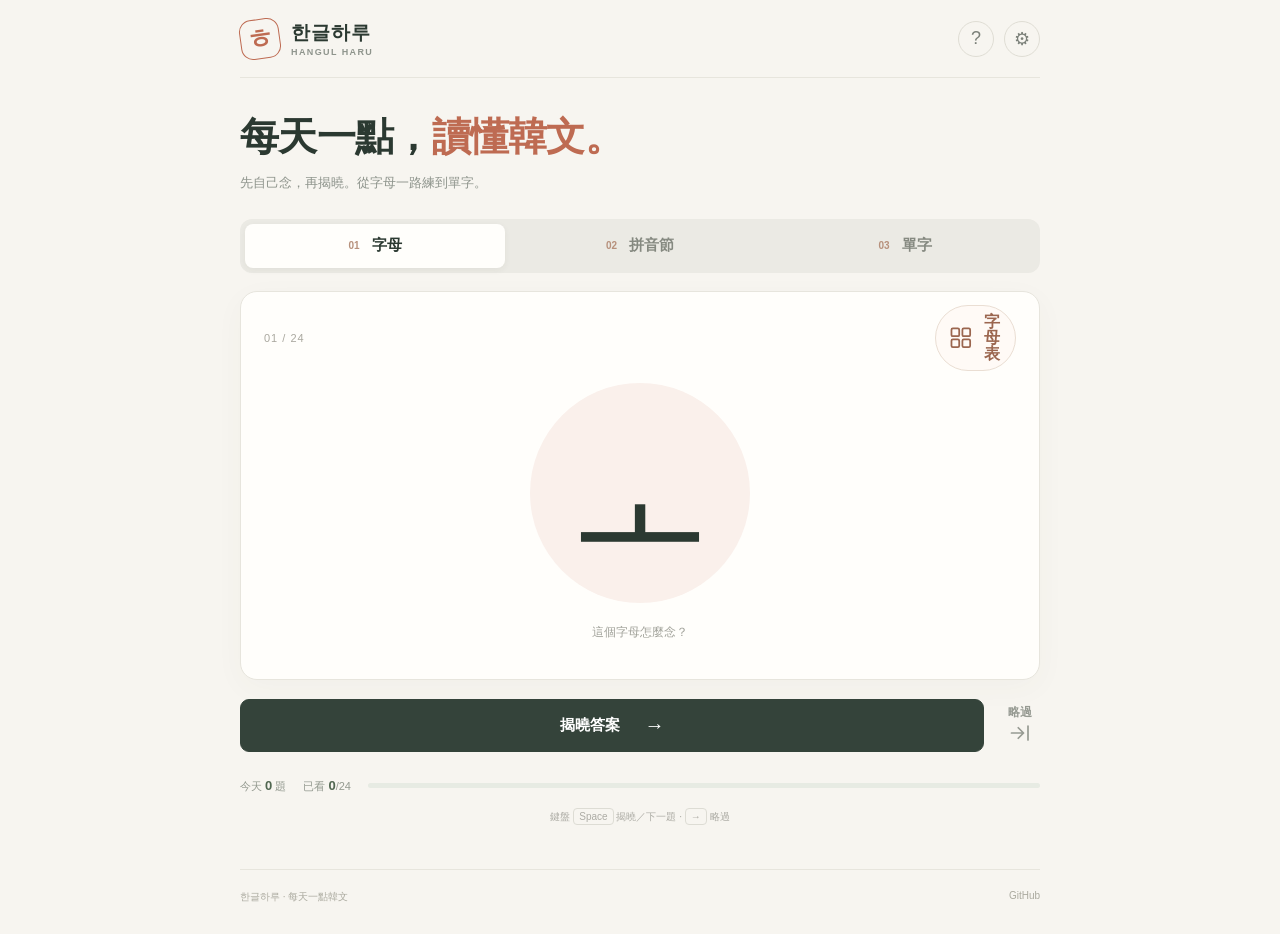
==== commit 8ec29921: "Refine lookup and skip controls with consistent SVG icons" ====
--- a/index.html
+++ b/index.html
@@ -47,7 +47,7 @@
     <article class="flashcard" id="card" aria-label="韓文練習卡片">
       <div class="card-label">
         <span id="cardCount" aria-label="練習題進度">01 / 24</span>
-        <button id="chartOpen" type="button" class="lookup-btn" aria-haspopup="dialog" aria-controls="chartDialog"><span aria-hidden="true">▦</span> 字母表</button>
+        <button id="chartOpen" type="button" class="lookup-btn" aria-haspopup="dialog" aria-controls="chartDialog"><svg aria-hidden="true" viewBox="0 0 24 24" fill="none" stroke="currentColor" stroke-width="1.65" stroke-linecap="round" stroke-linejoin="round"><rect x="3.25" y="3.25" width="7.25" height="7.25" rx="1.25"/><rect x="13.5" y="3.25" width="7.25" height="7.25" rx="1.25"/><rect x="3.25" y="13.5" width="7.25" height="7.25" rx="1.25"/><rect x="13.5" y="13.5" width="7.25" height="7.25" rx="1.25"/></svg><span>字母表</span></button>
       </div>
       <div id="question" class="question-area">
         <div class="circle"><div lang="ko" id="glyph" class="glyph"></div></div>
@@ -80,7 +80,7 @@
     </article>
     <div class="controls">
       <button type="button" id="mainBtn" class="main-btn">揭曉答案 <span>→</span></button>
-      <button type="button" id="skipBtn" class="skip-btn">略過</button>
+      <button type="button" id="skipBtn" class="skip-btn"><span>略過</span><svg aria-hidden="true" viewBox="0 0 24 24" fill="none" stroke="currentColor" stroke-width="1.7" stroke-linecap="round" stroke-linejoin="round"><path d="M3.5 12h12m-5.25-5.25L15.5 12l-5.25 5.25M20 5v14"/></svg></button>
     </div>
     <div class="progress-inline">
       <span>今天 <strong id="todayCount">0</strong> 題</span>
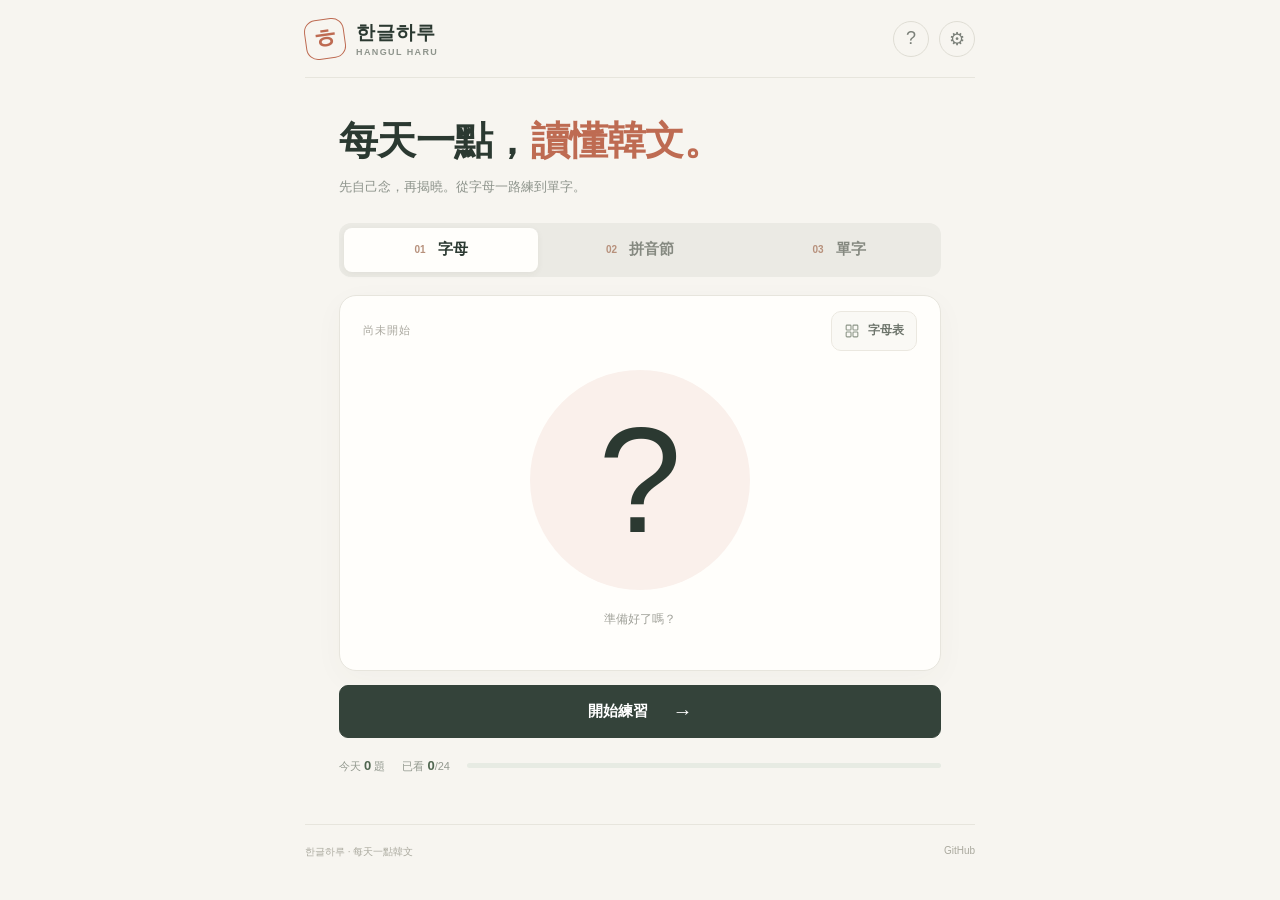
==== commit f2d6101a: "Show question-mark welcome card before first exercise" ====
--- a/index.html
+++ b/index.html
@@ -7,7 +7,7 @@
   <meta name="description" content="韓文從零開始：24 個基本字母、拼音節、常用單字，搭配盲看與真人式韓語語音合成練習。">
   <title>한글하루 · 韓文入門練習</title>
   <link rel="stylesheet" href="./style.css">
-  <script defer src="./app.js"></script>
+  <script defer src="./app.js?v=20261026-ready"></script>
 </head>
 <body>
 <div class="shell">
@@ -46,12 +46,12 @@
 
     <article class="flashcard" id="card" aria-label="韓文練習卡片">
       <div class="card-label">
-        <span id="cardCount" aria-label="練習題進度">01 / 24</span>
+        <span id="cardCount" aria-label="練習題進度">尚未開始</span>
         <button id="chartOpen" type="button" class="lookup-btn" aria-haspopup="dialog" aria-controls="chartDialog"><svg aria-hidden="true" viewBox="0 0 24 24" fill="none" stroke="currentColor" stroke-width="1.65" stroke-linecap="round" stroke-linejoin="round"><rect x="3.25" y="3.25" width="7.25" height="7.25" rx="1.25"/><rect x="13.5" y="3.25" width="7.25" height="7.25" rx="1.25"/><rect x="3.25" y="13.5" width="7.25" height="7.25" rx="1.25"/><rect x="13.5" y="13.5" width="7.25" height="7.25" rx="1.25"/></svg><span>字母表</span></button>
       </div>
       <div id="question" class="question-area">
-        <div class="circle"><div lang="ko" id="glyph" class="glyph"></div></div>
-        <p id="questionPrompt">這個字母怎麼念？</p>
+        <div class="circle"><div lang="ko" id="glyph" class="glyph">?</div></div>
+        <p id="questionPrompt">準備好了嗎？</p>
         <span id="hint" class="hint" hidden></span>
       </div>
       <div id="answer" class="answer" hidden>
@@ -79,15 +79,15 @@
       </div>
     </article>
     <div class="controls">
-      <button type="button" id="mainBtn" class="main-btn">揭曉答案 <span>→</span></button>
-      <button type="button" id="skipBtn" class="skip-btn"><span>略過</span><svg aria-hidden="true" viewBox="0 0 24 24" fill="none" stroke="currentColor" stroke-width="1.7" stroke-linecap="round" stroke-linejoin="round"><path d="M3.5 12h12m-5.25-5.25L15.5 12l-5.25 5.25M20 5v14"/></svg></button>
+      <button type="button" id="mainBtn" class="main-btn">開始練習 <span>→</span></button>
+      <button type="button" id="skipBtn" class="skip-btn" hidden><span>略過</span><svg aria-hidden="true" viewBox="0 0 24 24" fill="none" stroke="currentColor" stroke-width="1.7" stroke-linecap="round" stroke-linejoin="round"><path d="M3.5 12h12m-5.25-5.25L15.5 12l-5.25 5.25M20 5v14"/></svg></button>
     </div>
     <div class="progress-inline">
       <span>今天 <strong id="todayCount">0</strong> 題</span>
       <span>已看 <strong id="seenCount">0</strong><span id="totalCount">/24</span></span>
       <div class="progress" role="progressbar" aria-label="本階段練習進度" aria-valuemin="0" aria-valuemax="100" aria-valuenow="0" id="progressTrack"><div id="progressBar"></div></div>
     </div>
-    <p class="shortcuts">鍵盤 <kbd>Space</kbd> 揭曉／下一題 · <kbd>→</kbd> 略過</p>
+    <p class="shortcuts" id="shortcuts" hidden>鍵盤 <kbd>Space</kbd> 揭曉／下一題 · <kbd>→</kbd> 略過</p>
   </main>
   <footer><span>한글하루 · 每天一點韓文</span><a href="https://github.com/sianghuang/hangul-haru" target="_blank" rel="noopener noreferrer">GitHub</a></footer>
 </div>
--- a/style.css
+++ b/style.css
@@ -1,10 +1,10 @@
 :root{color-scheme:light;--bg:#f7f5f0;--paper:#fffefb;--ink:#2b3931;--muted:#8e948c;--line:#e7e5dd;--accent:#be6b52;--soft:#f7ebe4;--green:#66846b;font-family:-apple-system,BlinkMacSystemFont,"Apple SD Gothic Neo","Noto Sans KR","PingFang TC","Microsoft JhengHei",sans-serif}
 *{box-sizing:border-box}html{scroll-behavior:smooth}body{margin:0;background:var(--bg);color:var(--ink);-webkit-font-smoothing:antialiased}button,select{font:inherit}button{cursor:pointer}button:focus-visible,select:focus-visible,a:focus-visible{outline:3px solid #dbac91;outline-offset:3px}[hidden]{display:none!important}
-.shell{max-width:860px;margin:auto;padding:0 30px}.topbar{height:78px;border-bottom:1px solid var(--line);display:flex;align-items:center;justify-content:space-between}.brand{display:flex;align-items:center;gap:11px;color:var(--ink);text-decoration:none}.seal{height:40px;width:40px;border:1.5px solid var(--accent);color:var(--accent);border-radius:12px;display:grid;place-items:center;font-size:27px;font-weight:750;transform:rotate(-8deg)}.brand>span:last-child{display:flex;flex-direction:column;gap:1px}.brand strong{font-size:19px;letter-spacing:1px}.brand small{color:var(--muted);font-size:9px;letter-spacing:1.4px;font-weight:750}.top-actions{display:flex;gap:10px}.icon-btn{height:36px;width:36px;border:1px solid #dfddd4;background:transparent;border-radius:50%;color:#7b8079;font-size:18px}.icon-btn:hover,.icon-btn[aria-expanded=true]{background:var(--paper);color:var(--accent);border-color:var(--accent)}.setting-wrap{position:relative}.settings{position:absolute;z-index:20;right:0;top:44px;width:min(340px,calc(100vw - 34px));border-radius:13px;background:var(--paper);border:1px solid var(--line);padding:20px;box-shadow:0 15px 40px #24302525}.settings-title{display:flex;justify-content:space-between;align-items:center;margin-bottom:18px}.settings-title strong{font-size:15px}.close-text{border:0;background:transparent;font-size:12px;color:var(--muted)}.row-setting{display:flex;justify-content:space-between;align-items:center;gap:10px;font-size:12px;font-weight:700;margin:13px 0}.row-setting select{max-width:58%;border:1px solid var(--line);background:#fbfaf6;color:var(--ink);border-radius:7px;padding:8px;font-size:12px}.tick{display:flex;gap:8px;align-items:center;margin:11px 0;font-size:12px;color:#687269}.tick input{accent-color:var(--accent)}.settings hr{border:0;border-top:1px solid var(--line);margin:17px 0}
-.practice{padding:34px 0 45px}.intro{margin-bottom:25px}.intro h1{font-size:clamp(29px,4.6vw,39px);line-height:1.3;font-weight:790;letter-spacing:-.7px;margin:0 0 9px}.intro h1 em{font-style:normal;color:var(--accent)}.intro p{margin:0;color:var(--muted);font-size:13px;line-height:1.7}.tabs{display:grid;grid-template-columns:repeat(3,minmax(0,1fr));gap:5px;background:#ebeae4;border-radius:12px;padding:5px;margin-bottom:18px}.tab{display:flex;align-items:center;justify-content:center;gap:12px;min-height:44px;padding:8px 9px;border:0;border-radius:8px;background:transparent;color:#858980;font-weight:750}.tab small{font-size:10px;color:#b7917c;font-weight:850}.tab span{font-size:15px}.tab.active{background:var(--paper);color:var(--ink);box-shadow:0 2px 7px #3038270e}.tab:hover:not(.active){color:var(--accent)}
-.flashcard{background:var(--paper);border:1px solid var(--line);border-radius:17px;min-height:376px;box-shadow:0 8px 30px #5c4f3f09;display:flex;flex-direction:column;overflow:hidden}.card-label{min-height:57px;display:flex;align-items:center;justify-content:space-between;padding:13px 23px 0;gap:12px;color:#aaa89f;font-size:11px;letter-spacing:1px;font-variant-numeric:tabular-nums}.lookup-btn{border:1px solid #eaded3;border-radius:999px;background:#fffaf6;color:#9b664f;font-size:12px;font-weight:750;padding:8px 12px;letter-spacing:0;display:flex;gap:7px;align-items:center;min-height:36px}.lookup-btn:hover{border-color:var(--accent);background:var(--soft)}.lookup-btn span{font-size:16px;line-height:1}.question-area{flex:1;display:flex;align-items:center;justify-content:center;flex-direction:column;text-align:center;min-height:308px;padding:4px 20px 28px}.circle{height:220px;width:220px;display:grid;place-items:center;border-radius:50%;background:#faf0eb}.glyph{font-size:150px;font-weight:540;line-height:1;word-break:keep-all;color:var(--ink)}.question-area.word-question .glyph{font-size:clamp(35px,6vw,65px);overflow-wrap:anywhere;line-height:1.25}.question-area p{font-size:12px;color:#a0a199;line-height:1.6;margin:20px 0 0}.hint{font-size:11px;color:#9b8f85;background:#f3ede8;border-radius:30px;padding:6px 10px;margin-top:9px}
+.shell{max-width:730px;margin:auto;padding:0 30px}.topbar{height:78px;border-bottom:1px solid var(--line);display:flex;align-items:center;justify-content:space-between}.brand{display:flex;align-items:center;gap:11px;color:var(--ink);text-decoration:none}.seal{height:40px;width:40px;border:1.5px solid var(--accent);color:var(--accent);border-radius:12px;display:grid;place-items:center;font-size:27px;font-weight:750;transform:rotate(-8deg)}.brand>span:last-child{display:flex;flex-direction:column;gap:1px}.brand strong{font-size:19px;letter-spacing:1px}.brand small{color:var(--muted);font-size:9px;letter-spacing:1.4px;font-weight:750}.top-actions{display:flex;gap:10px}.icon-btn{height:36px;width:36px;border:1px solid #dfddd4;background:transparent;border-radius:50%;color:#7b8079;font-size:18px}.icon-btn:hover,.icon-btn[aria-expanded=true]{background:var(--paper);color:var(--accent);border-color:var(--accent)}.setting-wrap{position:relative}.settings{position:absolute;z-index:20;right:0;top:44px;width:min(340px,calc(100vw - 34px));border-radius:13px;background:var(--paper);border:1px solid var(--line);padding:20px;box-shadow:0 15px 40px #24302525}.settings-title{display:flex;justify-content:space-between;align-items:center;margin-bottom:18px}.settings-title strong{font-size:15px}.close-text{border:0;background:transparent;font-size:12px;color:var(--muted)}.row-setting{display:flex;justify-content:space-between;align-items:center;gap:10px;font-size:12px;font-weight:700;margin:13px 0}.row-setting select{max-width:58%;border:1px solid var(--line);background:#fbfaf6;color:var(--ink);border-radius:7px;padding:8px;font-size:12px}.tick{display:flex;gap:8px;align-items:center;margin:11px 0;font-size:12px;color:#687269}.tick input{accent-color:var(--accent)}.settings hr{border:0;border-top:1px solid var(--line);margin:17px 0}
+.practice{width:100%;max-width:602px;margin:0 auto;padding:38px 0 50px}.intro{margin-bottom:25px}.intro h1{font-size:clamp(29px,4.6vw,39px);line-height:1.3;font-weight:790;letter-spacing:-.7px;margin:0 0 9px}.intro h1 em{font-style:normal;color:var(--accent)}.intro p{margin:0;color:var(--muted);font-size:13px;line-height:1.7}.tabs{display:grid;grid-template-columns:repeat(3,minmax(0,1fr));gap:5px;background:#ebeae4;border-radius:12px;padding:5px;margin-bottom:18px}.tab{display:flex;align-items:center;justify-content:center;gap:12px;min-height:44px;padding:8px 9px;border:0;border-radius:8px;background:transparent;color:#858980;font-weight:750}.tab small{font-size:10px;color:#b7917c;font-weight:850}.tab span{font-size:15px}.tab.active{background:var(--paper);color:var(--ink);box-shadow:0 2px 7px #3038270e}.tab:hover:not(.active){color:var(--accent)}
+.flashcard{background:var(--paper);border:1px solid var(--line);border-radius:17px;min-height:376px;box-shadow:0 8px 30px #5c4f3f09;display:flex;flex-direction:column;overflow:hidden}.card-label{min-height:57px;display:flex;align-items:center;justify-content:space-between;padding:13px 23px 0;gap:12px;color:#aaa89f;font-size:11px;letter-spacing:1px;font-variant-numeric:tabular-nums}.lookup-btn{border:1px solid #ebe8e0;border-radius:10px;background:#faf9f5;color:#6e756c;font-size:12px;font-weight:700;padding:8px 12px;letter-spacing:0;display:inline-flex;gap:8px;align-items:center;justify-content:center;min-height:40px;transition:background .16s,border-color .16s,color .16s}.lookup-btn svg{width:16px;height:16px;flex:none;color:#8e9789}.lookup-btn:hover{border-color:#d6d7c9;background:#f0f2ec;color:#344b3b}.lookup-btn:hover svg{color:#54725b}.lookup-btn:active{background:#e5ebe2}.question-area{flex:1;display:flex;align-items:center;justify-content:center;flex-direction:column;text-align:center;min-height:308px;padding:4px 20px 28px}.circle{height:220px;width:220px;display:grid;place-items:center;border-radius:50%;background:#faf0eb}.glyph{font-size:150px;font-weight:540;line-height:1;word-break:keep-all;color:var(--ink)}.question-area.word-question .glyph{font-size:clamp(35px,6vw,65px);overflow-wrap:anywhere;line-height:1.25}.question-area p{font-size:12px;color:#a0a199;line-height:1.6;margin:20px 0 0}.hint{font-size:11px;color:#9b8f85;background:#f3ede8;border-radius:30px;padding:6px 10px;margin-top:9px}
 .answer{padding:18px 25px 24px;animation:appear .15s ease}.answer-head{display:flex;align-items:center;gap:25px;min-height:110px;padding-bottom:18px}.answer-glyph{font-size:96px;line-height:1.12;font-weight:650;max-width:45%;overflow-wrap:anywhere}.answer.word-answer .answer-glyph{font-size:clamp(35px,5vw,62px)}.answer-details{min-width:0;flex:1}.roman{display:block;font-size:clamp(28px,4vw,40px);line-height:1.2;font-weight:750;overflow-wrap:anywhere}.pronunciation{font-size:12px;line-height:1.6;color:#8c948b;margin:5px 0 0}.audio-btn{border:1px solid #e7d9cb;background:#fffaf5;border-radius:999px;color:#ad6047;padding:8px 13px;font-size:12px;font-weight:750;margin-top:11px;white-space:nowrap}.audio-btn:hover{border-color:var(--accent);background:var(--soft)}.audio-btn:disabled{opacity:.45;cursor:not-allowed}.composition{border-radius:9px;background:#edf3ed;padding:11px 15px;display:flex;flex-direction:column;gap:5px;margin-bottom:14px}.composition small{font-size:10px;color:#768c77}.composition strong{color:#58745d;font-size:19px}.vocab{border-top:1px solid var(--line);padding-top:15px}.vocab-title{font-size:11px;font-weight:800;color:var(--accent);letter-spacing:1px}.vocab-row{display:flex;align-items:center;gap:14px;justify-content:space-between}.vocab-text{min-width:0}.vocab-ko{font-size:32px;line-height:1.3;font-weight:750;margin:7px 0 0;overflow-wrap:anywhere}.vocab-roman{font-size:12px;color:#ad7865;line-height:1.5;margin:2px 0 0}.vocab-zh{display:block;font-size:14px;margin:5px 0 0;font-weight:750;color:#505b51}.vocab-audio-btn{align-self:center;margin:0;flex-shrink:0}.note{font-size:11px;color:#899188;line-height:1.8;margin:15px 0 0}
-.controls{display:flex;align-items:center;gap:16px;margin-top:14px}.main-btn{flex:1;min-height:53px;background:#34433a;border:1px solid #34433a;border-radius:9px;color:white;font-size:15px;font-weight:750;padding:12px 24px;display:flex;align-items:center;justify-content:center;gap:25px}.main-btn:hover{background:#4c5d50}.main-btn span{font-size:20px}.skip-btn{background:transparent;border:0;color:#969a92;padding:10px 8px;font-size:12px;font-weight:650}.skip-btn:hover{color:var(--accent)}.progress-inline{display:flex;align-items:center;gap:17px;font-size:11px;color:#93998f;margin:20px 0 0;font-variant-numeric:tabular-nums}.progress-inline strong{font-size:13px;color:#506650}.progress{height:5px;min-width:42px;background:#e7ebe3;border-radius:99px;overflow:hidden;flex:1}.progress>div{height:100%;width:0;background:#91aa8f;border-radius:99px;transition:width .2s ease}.shortcuts{margin:16px 0 0;color:#acaba4;font-size:10px;text-align:center}.shortcuts kbd{font:inherit;border:1px solid #dddcd4;border-radius:4px;padding:2px 5px}footer{display:flex;justify-content:space-between;border-top:1px solid var(--line);padding:20px 0 30px;font-size:10px;color:#aaa99e}footer a{color:inherit;text-decoration:none}footer a:hover{color:var(--accent)}
+.controls{display:flex;align-items:stretch;gap:12px;margin-top:14px}.main-btn{flex:1;min-height:53px;background:#34433a;border:1px solid #34433a;border-radius:9px;color:white;font-size:15px;font-weight:750;padding:12px 24px;display:flex;align-items:center;justify-content:center;gap:25px}.main-btn:hover{background:#4c5d50}.main-btn span{font-size:20px}.skip-btn{display:inline-flex;align-items:center;justify-content:center;gap:8px;flex:0 0 112px;min-height:53px;background:#f9f8f4;border:1px solid #e2e2d9;border-radius:10px;color:#6d776e;padding:11px 14px;font-size:13px;font-weight:700;transition:background .16s,border-color .16s,color .16s}.skip-btn svg{width:17px;height:17px;flex:none;color:#929c91}.skip-btn:hover{background:#f0f3ed;border-color:#cdd9cd;color:#34573c}.skip-btn:hover svg{color:#486e50}.skip-btn:active{background:#e5eee5}.progress-inline{display:flex;align-items:center;gap:17px;font-size:11px;color:#93998f;margin:20px 0 0;font-variant-numeric:tabular-nums}.progress-inline strong{font-size:13px;color:#506650}.progress{height:5px;min-width:42px;background:#e7ebe3;border-radius:99px;overflow:hidden;flex:1}.progress>div{height:100%;width:0;background:#91aa8f;border-radius:99px;transition:width .2s ease}.shortcuts{margin:16px 0 0;color:#acaba4;font-size:10px;text-align:center}.shortcuts kbd{font:inherit;border:1px solid #dddcd4;border-radius:4px;padding:2px 5px}footer{display:flex;justify-content:space-between;border-top:1px solid var(--line);padding:20px 0 30px;font-size:10px;color:#aaa99e}footer a{color:inherit;text-decoration:none}footer a:hover{color:var(--accent)}
 dialog{color:var(--ink);border:1px solid var(--line);background:var(--paper);box-shadow:0 23px 90px #111e183f}dialog::backdrop{background:#1d2c238c}.chart-dialog{border-radius:16px;width:min(540px,calc(100vw - 26px));max-height:min(76dvh,720px);padding:22px 24px 26px;overflow-y:auto;overscroll-behavior:contain}.chart-header{display:flex;align-items:flex-start;justify-content:space-between;gap:12px;margin:0 0 20px}.chart-header h2{font-size:20px;margin:0 0 5px}.chart-header p{font-size:11px;color:#999d94;margin:0}.dialog-close{border:0;background:transparent;font-size:25px;color:#8a9187;line-height:1;min-width:36px;min-height:36px}.dialog-close:hover{color:var(--accent)}.chart-section{margin:15px 0 20px}.chart-section h3{font-size:12px;color:#a66d58;margin:0 0 11px;letter-spacing:.6px}.chart-grid{display:grid;grid-template-columns:repeat(5,minmax(0,1fr));gap:8px}.chart-grid button{display:flex;flex-direction:column;align-items:center;justify-content:center;gap:3px;min-width:0;min-height:62px;border:1px solid #ece9e2;background:#faf9f6;color:#4e5a50;border-radius:8px;padding:6px 2px}.chart-grid button span{font-size:23px;font-weight:700;line-height:1.1}.chart-grid button small{color:#999c93;font-size:10px}.chart-grid button.seen{border-color:#dbe9d8;background:#edf4ec}.chart-grid button.current{border-color:var(--accent);background:var(--soft)}.chart-grid button:hover{border-color:#ca9d87}.chart-dialog .seen-guide{color:#6b9272}
 .help-dialog{position:relative;border-radius:17px;width:min(460px,calc(100vw - 28px));padding:28px;max-height:84dvh;overflow:auto}.help-close{position:absolute;right:15px;top:15px}.help-dialog h2{font-size:23px;line-height:1.35;margin:9px 40px 22px 0}.help-dialog p{font-size:12px;line-height:1.9;color:#7d867c}.help-demo{display:flex;align-items:center;justify-content:space-between;gap:8px;background:#f5f0ea;border-radius:12px;padding:13px 18px}.help-demo span,.help-demo strong{font-size:32px}.help-demo strong{background:#e3eee1;padding:3px 12px;border-radius:8px}.help-demo i{font-style:normal;color:#b5ad9f}.help-start{margin-top:19px;width:100%;font-size:14px}
-@keyframes appear{from{opacity:0;transform:translateY(5px)}to{opacity:1;transform:translateY(0)}}@media(max-width:620px){.shell{padding:0 16px}.topbar{height:66px}.seal{width:36px;height:36px;font-size:24px}.brand strong{font-size:17px}.brand small{font-size:8px}.practice{padding:26px 0 35px}.intro{margin-bottom:19px}.intro h1{font-size:29px;margin:0 0 7px}.intro p{font-size:12px}.tabs{margin-bottom:12px}.tab{gap:7px;min-height:45px}.tab span{font-size:14px}.flashcard{min-height:345px}.card-label{min-height:52px;padding:10px 16px 0}.question-area{min-height:285px;padding:0 12px 23px}.circle{height:205px;width:205px}.glyph{font-size:136px}.question-area.word-question .glyph{font-size:clamp(32px,9vw,49px)}.question-area p{margin-top:16px}.answer{padding:16px 18px 21px}.answer-head{gap:17px;min-height:100px;padding-bottom:16px}.answer-glyph{font-size:70px}.answer.word-answer .answer-glyph{font-size:clamp(32px,9vw,48px)}.roman{font-size:clamp(26px,8vw,36px)}.vocab-ko{font-size:29px}.vocab-audio-btn{padding:9px 10px}.vocab-audio-btn span{display:none}.progress-inline{margin-top:17px;gap:11px}.shortcuts{display:none}.chart-dialog{margin:auto auto 0;width:100%;max-width:none;max-height:78dvh;border-radius:18px 18px 0 0;padding:19px 17px max(24px,env(safe-area-inset-bottom));border-bottom:0}.chart-header{position:sticky;top:-19px;background:var(--paper);z-index:1;margin-bottom:16px;padding:0 0 11px}.chart-grid{gap:7px}.chart-grid button{min-height:61px}.help-dialog{padding:26px 22px}}@media(max-width:350px){.vocab-audio-btn{font-size:11px}.intro h1{font-size:26px}.tab{gap:5px}.chart-grid button span{font-size:21px}}@media(prefers-reduced-motion:reduce){*,*:before,*:after{transition:none!important;animation:none!important;scroll-behavior:auto!important}}
+@keyframes appear{from{opacity:0;transform:translateY(5px)}to{opacity:1;transform:translateY(0)}}@media(max-width:620px){.shell{padding:0 16px}.topbar{height:66px}.seal{width:36px;height:36px;font-size:24px}.brand strong{font-size:17px}.brand small{font-size:8px}.practice{padding:26px 0 35px}.intro{margin-bottom:19px}.intro h1{font-size:29px;margin:0 0 7px}.intro p{font-size:12px}.tabs{margin-bottom:12px}.tab{gap:7px;min-height:45px}.tab span{font-size:14px}.flashcard{min-height:345px}.card-label{min-height:52px;padding:10px 16px 0}.question-area{min-height:285px;padding:0 12px 23px}.circle{height:205px;width:205px}.glyph{font-size:136px}.question-area.word-question .glyph{font-size:clamp(32px,9vw,49px)}.question-area p{margin-top:16px}.answer{padding:16px 18px 21px}.answer-head{gap:17px;min-height:100px;padding-bottom:16px}.answer-glyph{font-size:70px}.answer.word-answer .answer-glyph{font-size:clamp(32px,9vw,48px)}.roman{font-size:clamp(26px,8vw,36px)}.vocab-ko{font-size:29px}.vocab-audio-btn{padding:9px 10px}.vocab-audio-btn span{display:none}.controls{gap:9px}.skip-btn{flex-basis:94px;min-height:53px;padding:10px;font-size:12px;gap:5px}.skip-btn svg{width:15px;height:15px}.lookup-btn{min-height:40px;padding:8px 11px}.progress-inline{margin-top:17px;gap:11px}.shortcuts{display:none}.chart-dialog{margin:auto auto 0;width:100%;max-width:none;max-height:78dvh;border-radius:18px 18px 0 0;padding:19px 17px max(24px,env(safe-area-inset-bottom));border-bottom:0}.chart-header{position:sticky;top:-19px;background:var(--paper);z-index:1;margin-bottom:16px;padding:0 0 11px}.chart-grid{gap:7px}.chart-grid button{min-height:61px}.help-dialog{padding:26px 22px}}@media(max-width:350px){.vocab-audio-btn{font-size:11px}.intro h1{font-size:26px}.tab{gap:5px}.chart-grid button span{font-size:21px}}@media(prefers-reduced-motion:reduce){*,*:before,*:after{transition:none!important;animation:none!important;scroll-behavior:auto!important}}
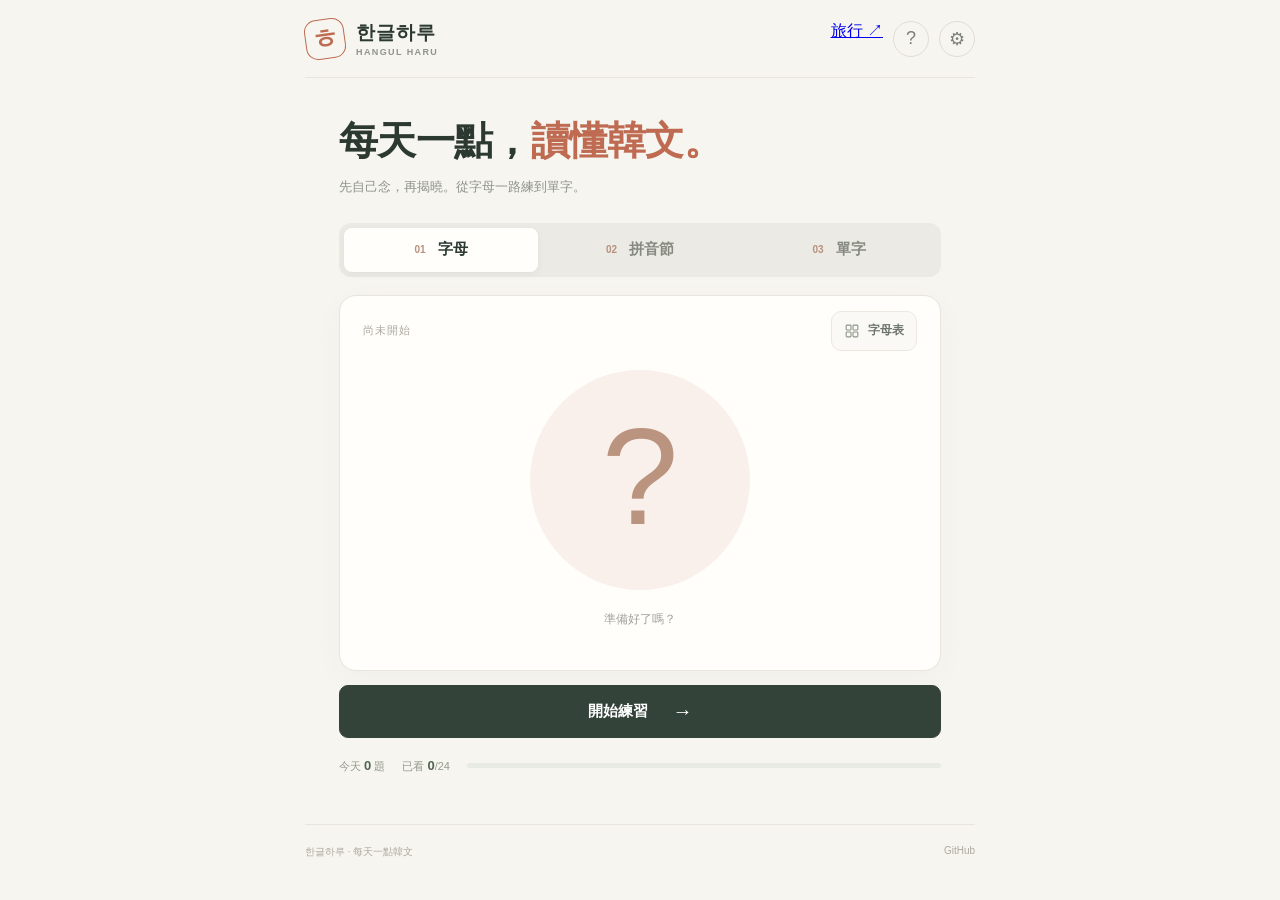
==== commit 0f080ed2: "feat: add compact travel-guide entry in existing header" ====
--- a/index.html
+++ b/index.html
@@ -14,6 +14,7 @@
   <header class="topbar">
     <a class="brand" href="./" aria-label="韓文練習首頁"><span class="seal" aria-hidden="true">ㅎ</span><span><strong>한글하루</strong><small>HANGUL HARU</small></span></a>
     <div class="top-actions">
+      <a class="travel-link" href="./travel/" title="韓國旅行常用句速查" aria-label="開啟韓國旅行速查表">旅行 <span aria-hidden="true">↗</span></a>
       <button type="button" class="icon-btn" id="helpBtn" aria-label="學習說明" title="學習說明">?</button>
       <div class="setting-wrap" id="settingWrap">
         <button type="button" class="icon-btn" id="settingBtn" aria-expanded="false" aria-controls="settings" aria-label="練習設定" title="設定">⚙</button>
--- a/style.css
+++ b/style.css
@@ -2,7 +2,7 @@
 *{box-sizing:border-box}html{scroll-behavior:smooth}body{margin:0;background:var(--bg);color:var(--ink);-webkit-font-smoothing:antialiased}button,select{font:inherit}button{cursor:pointer}button:focus-visible,select:focus-visible,a:focus-visible{outline:3px solid #dbac91;outline-offset:3px}[hidden]{display:none!important}
 .shell{max-width:730px;margin:auto;padding:0 30px}.topbar{height:78px;border-bottom:1px solid var(--line);display:flex;align-items:center;justify-content:space-between}.brand{display:flex;align-items:center;gap:11px;color:var(--ink);text-decoration:none}.seal{height:40px;width:40px;border:1.5px solid var(--accent);color:var(--accent);border-radius:12px;display:grid;place-items:center;font-size:27px;font-weight:750;transform:rotate(-8deg)}.brand>span:last-child{display:flex;flex-direction:column;gap:1px}.brand strong{font-size:19px;letter-spacing:1px}.brand small{color:var(--muted);font-size:9px;letter-spacing:1.4px;font-weight:750}.top-actions{display:flex;gap:10px}.icon-btn{height:36px;width:36px;border:1px solid #dfddd4;background:transparent;border-radius:50%;color:#7b8079;font-size:18px}.icon-btn:hover,.icon-btn[aria-expanded=true]{background:var(--paper);color:var(--accent);border-color:var(--accent)}.setting-wrap{position:relative}.settings{position:absolute;z-index:20;right:0;top:44px;width:min(340px,calc(100vw - 34px));border-radius:13px;background:var(--paper);border:1px solid var(--line);padding:20px;box-shadow:0 15px 40px #24302525}.settings-title{display:flex;justify-content:space-between;align-items:center;margin-bottom:18px}.settings-title strong{font-size:15px}.close-text{border:0;background:transparent;font-size:12px;color:var(--muted)}.row-setting{display:flex;justify-content:space-between;align-items:center;gap:10px;font-size:12px;font-weight:700;margin:13px 0}.row-setting select{max-width:58%;border:1px solid var(--line);background:#fbfaf6;color:var(--ink);border-radius:7px;padding:8px;font-size:12px}.tick{display:flex;gap:8px;align-items:center;margin:11px 0;font-size:12px;color:#687269}.tick input{accent-color:var(--accent)}.settings hr{border:0;border-top:1px solid var(--line);margin:17px 0}
 .practice{width:100%;max-width:602px;margin:0 auto;padding:38px 0 50px}.intro{margin-bottom:25px}.intro h1{font-size:clamp(29px,4.6vw,39px);line-height:1.3;font-weight:790;letter-spacing:-.7px;margin:0 0 9px}.intro h1 em{font-style:normal;color:var(--accent)}.intro p{margin:0;color:var(--muted);font-size:13px;line-height:1.7}.tabs{display:grid;grid-template-columns:repeat(3,minmax(0,1fr));gap:5px;background:#ebeae4;border-radius:12px;padding:5px;margin-bottom:18px}.tab{display:flex;align-items:center;justify-content:center;gap:12px;min-height:44px;padding:8px 9px;border:0;border-radius:8px;background:transparent;color:#858980;font-weight:750}.tab small{font-size:10px;color:#b7917c;font-weight:850}.tab span{font-size:15px}.tab.active{background:var(--paper);color:var(--ink);box-shadow:0 2px 7px #3038270e}.tab:hover:not(.active){color:var(--accent)}
-.flashcard{background:var(--paper);border:1px solid var(--line);border-radius:17px;min-height:376px;box-shadow:0 8px 30px #5c4f3f09;display:flex;flex-direction:column;overflow:hidden}.card-label{min-height:57px;display:flex;align-items:center;justify-content:space-between;padding:13px 23px 0;gap:12px;color:#aaa89f;font-size:11px;letter-spacing:1px;font-variant-numeric:tabular-nums}.lookup-btn{border:1px solid #ebe8e0;border-radius:10px;background:#faf9f5;color:#6e756c;font-size:12px;font-weight:700;padding:8px 12px;letter-spacing:0;display:inline-flex;gap:8px;align-items:center;justify-content:center;min-height:40px;transition:background .16s,border-color .16s,color .16s}.lookup-btn svg{width:16px;height:16px;flex:none;color:#8e9789}.lookup-btn:hover{border-color:#d6d7c9;background:#f0f2ec;color:#344b3b}.lookup-btn:hover svg{color:#54725b}.lookup-btn:active{background:#e5ebe2}.question-area{flex:1;display:flex;align-items:center;justify-content:center;flex-direction:column;text-align:center;min-height:308px;padding:4px 20px 28px}.circle{height:220px;width:220px;display:grid;place-items:center;border-radius:50%;background:#faf0eb}.glyph{font-size:150px;font-weight:540;line-height:1;word-break:keep-all;color:var(--ink)}.question-area.word-question .glyph{font-size:clamp(35px,6vw,65px);overflow-wrap:anywhere;line-height:1.25}.question-area p{font-size:12px;color:#a0a199;line-height:1.6;margin:20px 0 0}.hint{font-size:11px;color:#9b8f85;background:#f3ede8;border-radius:30px;padding:6px 10px;margin-top:9px}
+.flashcard{background:var(--paper);border:1px solid var(--line);border-radius:17px;min-height:376px;box-shadow:0 8px 30px #5c4f3f09;display:flex;flex-direction:column;overflow:hidden}.card-label{min-height:57px;display:flex;align-items:center;justify-content:space-between;padding:13px 23px 0;gap:12px;color:#aaa89f;font-size:11px;letter-spacing:1px;font-variant-numeric:tabular-nums}.lookup-btn{border:1px solid #ebe8e0;border-radius:10px;background:#faf9f5;color:#6e756c;font-size:12px;font-weight:700;padding:8px 12px;letter-spacing:0;display:inline-flex;gap:8px;align-items:center;justify-content:center;min-height:40px;transition:background .16s,border-color .16s,color .16s}.lookup-btn svg{width:16px;height:16px;flex:none;color:#8e9789}.lookup-btn:hover{border-color:#d6d7c9;background:#f0f2ec;color:#344b3b}.lookup-btn:hover svg{color:#54725b}.lookup-btn:active{background:#e5ebe2}.question-area{flex:1;display:flex;align-items:center;justify-content:center;flex-direction:column;text-align:center;min-height:308px;padding:4px 20px 28px}.circle{height:220px;width:220px;display:grid;place-items:center;border-radius:50%;background:#faf0eb}.glyph{font-size:150px;font-weight:540;line-height:1;word-break:keep-all;color:var(--ink)}.question-area.is-welcome .glyph{color:#bb947f;font-weight:500;font-size:138px;transform:translateY(-4px)}.question-area.is-welcome .circle{background:#f9f0eb}.question-area.word-question .glyph{font-size:clamp(35px,6vw,65px);overflow-wrap:anywhere;line-height:1.25}.question-area p{font-size:12px;color:#a0a199;line-height:1.6;margin:20px 0 0}.hint{font-size:11px;color:#9b8f85;background:#f3ede8;border-radius:30px;padding:6px 10px;margin-top:9px}
 .answer{padding:18px 25px 24px;animation:appear .15s ease}.answer-head{display:flex;align-items:center;gap:25px;min-height:110px;padding-bottom:18px}.answer-glyph{font-size:96px;line-height:1.12;font-weight:650;max-width:45%;overflow-wrap:anywhere}.answer.word-answer .answer-glyph{font-size:clamp(35px,5vw,62px)}.answer-details{min-width:0;flex:1}.roman{display:block;font-size:clamp(28px,4vw,40px);line-height:1.2;font-weight:750;overflow-wrap:anywhere}.pronunciation{font-size:12px;line-height:1.6;color:#8c948b;margin:5px 0 0}.audio-btn{border:1px solid #e7d9cb;background:#fffaf5;border-radius:999px;color:#ad6047;padding:8px 13px;font-size:12px;font-weight:750;margin-top:11px;white-space:nowrap}.audio-btn:hover{border-color:var(--accent);background:var(--soft)}.audio-btn:disabled{opacity:.45;cursor:not-allowed}.composition{border-radius:9px;background:#edf3ed;padding:11px 15px;display:flex;flex-direction:column;gap:5px;margin-bottom:14px}.composition small{font-size:10px;color:#768c77}.composition strong{color:#58745d;font-size:19px}.vocab{border-top:1px solid var(--line);padding-top:15px}.vocab-title{font-size:11px;font-weight:800;color:var(--accent);letter-spacing:1px}.vocab-row{display:flex;align-items:center;gap:14px;justify-content:space-between}.vocab-text{min-width:0}.vocab-ko{font-size:32px;line-height:1.3;font-weight:750;margin:7px 0 0;overflow-wrap:anywhere}.vocab-roman{font-size:12px;color:#ad7865;line-height:1.5;margin:2px 0 0}.vocab-zh{display:block;font-size:14px;margin:5px 0 0;font-weight:750;color:#505b51}.vocab-audio-btn{align-self:center;margin:0;flex-shrink:0}.note{font-size:11px;color:#899188;line-height:1.8;margin:15px 0 0}
 .controls{display:flex;align-items:stretch;gap:12px;margin-top:14px}.main-btn{flex:1;min-height:53px;background:#34433a;border:1px solid #34433a;border-radius:9px;color:white;font-size:15px;font-weight:750;padding:12px 24px;display:flex;align-items:center;justify-content:center;gap:25px}.main-btn:hover{background:#4c5d50}.main-btn span{font-size:20px}.skip-btn{display:inline-flex;align-items:center;justify-content:center;gap:8px;flex:0 0 112px;min-height:53px;background:#f9f8f4;border:1px solid #e2e2d9;border-radius:10px;color:#6d776e;padding:11px 14px;font-size:13px;font-weight:700;transition:background .16s,border-color .16s,color .16s}.skip-btn svg{width:17px;height:17px;flex:none;color:#929c91}.skip-btn:hover{background:#f0f3ed;border-color:#cdd9cd;color:#34573c}.skip-btn:hover svg{color:#486e50}.skip-btn:active{background:#e5eee5}.progress-inline{display:flex;align-items:center;gap:17px;font-size:11px;color:#93998f;margin:20px 0 0;font-variant-numeric:tabular-nums}.progress-inline strong{font-size:13px;color:#506650}.progress{height:5px;min-width:42px;background:#e7ebe3;border-radius:99px;overflow:hidden;flex:1}.progress>div{height:100%;width:0;background:#91aa8f;border-radius:99px;transition:width .2s ease}.shortcuts{margin:16px 0 0;color:#acaba4;font-size:10px;text-align:center}.shortcuts kbd{font:inherit;border:1px solid #dddcd4;border-radius:4px;padding:2px 5px}footer{display:flex;justify-content:space-between;border-top:1px solid var(--line);padding:20px 0 30px;font-size:10px;color:#aaa99e}footer a{color:inherit;text-decoration:none}footer a:hover{color:var(--accent)}
 dialog{color:var(--ink);border:1px solid var(--line);background:var(--paper);box-shadow:0 23px 90px #111e183f}dialog::backdrop{background:#1d2c238c}.chart-dialog{border-radius:16px;width:min(540px,calc(100vw - 26px));max-height:min(76dvh,720px);padding:22px 24px 26px;overflow-y:auto;overscroll-behavior:contain}.chart-header{display:flex;align-items:flex-start;justify-content:space-between;gap:12px;margin:0 0 20px}.chart-header h2{font-size:20px;margin:0 0 5px}.chart-header p{font-size:11px;color:#999d94;margin:0}.dialog-close{border:0;background:transparent;font-size:25px;color:#8a9187;line-height:1;min-width:36px;min-height:36px}.dialog-close:hover{color:var(--accent)}.chart-section{margin:15px 0 20px}.chart-section h3{font-size:12px;color:#a66d58;margin:0 0 11px;letter-spacing:.6px}.chart-grid{display:grid;grid-template-columns:repeat(5,minmax(0,1fr));gap:8px}.chart-grid button{display:flex;flex-direction:column;align-items:center;justify-content:center;gap:3px;min-width:0;min-height:62px;border:1px solid #ece9e2;background:#faf9f6;color:#4e5a50;border-radius:8px;padding:6px 2px}.chart-grid button span{font-size:23px;font-weight:700;line-height:1.1}.chart-grid button small{color:#999c93;font-size:10px}.chart-grid button.seen{border-color:#dbe9d8;background:#edf4ec}.chart-grid button.current{border-color:var(--accent);background:var(--soft)}.chart-grid button:hover{border-color:#ca9d87}.chart-dialog .seen-guide{color:#6b9272}
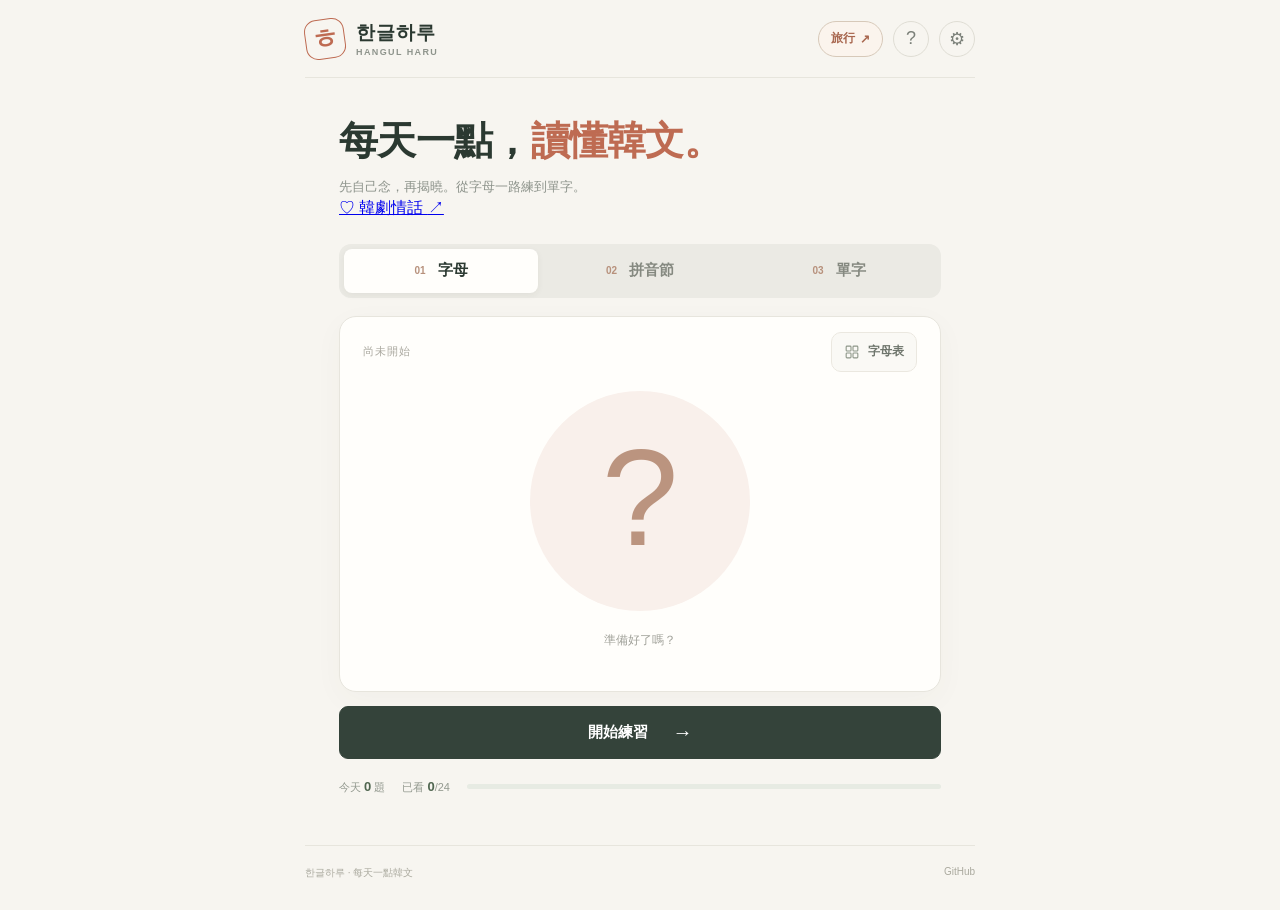
==== commit 8f6b7133: "feat(home): add a subtle drama dialogue link beneath practice intro" ====
--- a/index.html
+++ b/index.html
@@ -38,6 +38,7 @@
     <div class="intro">
       <h1>每天一點，<em>讀懂韓文。</em></h1>
       <p>先自己念，再揭曉。從字母一路練到單字。</p>
+      <a class="drama-home-link" href="./drama/">♡ 韓劇情話 <span aria-hidden="true">↗</span></a>
     </div>
     <div class="tabs" role="tablist" aria-label="練習階段">
       <button type="button" class="tab active" role="tab" aria-selected="true" data-mode="letters"><small>01</small><span>字母</span></button>
--- a/style.css
+++ b/style.css
@@ -8,3 +8,6 @@
 dialog{color:var(--ink);border:1px solid var(--line);background:var(--paper);box-shadow:0 23px 90px #111e183f}dialog::backdrop{background:#1d2c238c}.chart-dialog{border-radius:16px;width:min(540px,calc(100vw - 26px));max-height:min(76dvh,720px);padding:22px 24px 26px;overflow-y:auto;overscroll-behavior:contain}.chart-header{display:flex;align-items:flex-start;justify-content:space-between;gap:12px;margin:0 0 20px}.chart-header h2{font-size:20px;margin:0 0 5px}.chart-header p{font-size:11px;color:#999d94;margin:0}.dialog-close{border:0;background:transparent;font-size:25px;color:#8a9187;line-height:1;min-width:36px;min-height:36px}.dialog-close:hover{color:var(--accent)}.chart-section{margin:15px 0 20px}.chart-section h3{font-size:12px;color:#a66d58;margin:0 0 11px;letter-spacing:.6px}.chart-grid{display:grid;grid-template-columns:repeat(5,minmax(0,1fr));gap:8px}.chart-grid button{display:flex;flex-direction:column;align-items:center;justify-content:center;gap:3px;min-width:0;min-height:62px;border:1px solid #ece9e2;background:#faf9f6;color:#4e5a50;border-radius:8px;padding:6px 2px}.chart-grid button span{font-size:23px;font-weight:700;line-height:1.1}.chart-grid button small{color:#999c93;font-size:10px}.chart-grid button.seen{border-color:#dbe9d8;background:#edf4ec}.chart-grid button.current{border-color:var(--accent);background:var(--soft)}.chart-grid button:hover{border-color:#ca9d87}.chart-dialog .seen-guide{color:#6b9272}
 .help-dialog{position:relative;border-radius:17px;width:min(460px,calc(100vw - 28px));padding:28px;max-height:84dvh;overflow:auto}.help-close{position:absolute;right:15px;top:15px}.help-dialog h2{font-size:23px;line-height:1.35;margin:9px 40px 22px 0}.help-dialog p{font-size:12px;line-height:1.9;color:#7d867c}.help-demo{display:flex;align-items:center;justify-content:space-between;gap:8px;background:#f5f0ea;border-radius:12px;padding:13px 18px}.help-demo span,.help-demo strong{font-size:32px}.help-demo strong{background:#e3eee1;padding:3px 12px;border-radius:8px}.help-demo i{font-style:normal;color:#b5ad9f}.help-start{margin-top:19px;width:100%;font-size:14px}
 @keyframes appear{from{opacity:0;transform:translateY(5px)}to{opacity:1;transform:translateY(0)}}@media(max-width:620px){.shell{padding:0 16px}.topbar{height:66px}.seal{width:36px;height:36px;font-size:24px}.brand strong{font-size:17px}.brand small{font-size:8px}.practice{padding:26px 0 35px}.intro{margin-bottom:19px}.intro h1{font-size:29px;margin:0 0 7px}.intro p{font-size:12px}.tabs{margin-bottom:12px}.tab{gap:7px;min-height:45px}.tab span{font-size:14px}.flashcard{min-height:345px}.card-label{min-height:52px;padding:10px 16px 0}.question-area{min-height:285px;padding:0 12px 23px}.circle{height:205px;width:205px}.glyph{font-size:136px}.question-area.word-question .glyph{font-size:clamp(32px,9vw,49px)}.question-area p{margin-top:16px}.answer{padding:16px 18px 21px}.answer-head{gap:17px;min-height:100px;padding-bottom:16px}.answer-glyph{font-size:70px}.answer.word-answer .answer-glyph{font-size:clamp(32px,9vw,48px)}.roman{font-size:clamp(26px,8vw,36px)}.vocab-ko{font-size:29px}.vocab-audio-btn{padding:9px 10px}.vocab-audio-btn span{display:none}.controls{gap:9px}.skip-btn{flex-basis:94px;min-height:53px;padding:10px;font-size:12px;gap:5px}.skip-btn svg{width:15px;height:15px}.lookup-btn{min-height:40px;padding:8px 11px}.progress-inline{margin-top:17px;gap:11px}.shortcuts{display:none}.chart-dialog{margin:auto auto 0;width:100%;max-width:none;max-height:78dvh;border-radius:18px 18px 0 0;padding:19px 17px max(24px,env(safe-area-inset-bottom));border-bottom:0}.chart-header{position:sticky;top:-19px;background:var(--paper);z-index:1;margin-bottom:16px;padding:0 0 11px}.chart-grid{gap:7px}.chart-grid button{min-height:61px}.help-dialog{padding:26px 22px}}@media(max-width:350px){.vocab-audio-btn{font-size:11px}.intro h1{font-size:26px}.tab{gap:5px}.chart-grid button span{font-size:21px}}@media(prefers-reduced-motion:reduce){*,*:before,*:after{transition:none!important;animation:none!important;scroll-behavior:auto!important}}
+
+/* Travel guide entry: deliberately scoped to the header. */
+.travel-link{height:36px;display:inline-flex;align-items:center;justify-content:center;gap:5px;padding:0 12px;border:1px solid #d7c9b9;background:#fbf4ed;border-radius:99px;color:#a8674f;font-size:12px;font-weight:750;text-decoration:none;white-space:nowrap}.travel-link:hover{color:#864b36;border-color:#b97c64;background:#faeae0}@media(max-width:380px){.top-actions{gap:6px}.travel-link{padding:0 8px;font-size:11px}.travel-link span{display:none}}
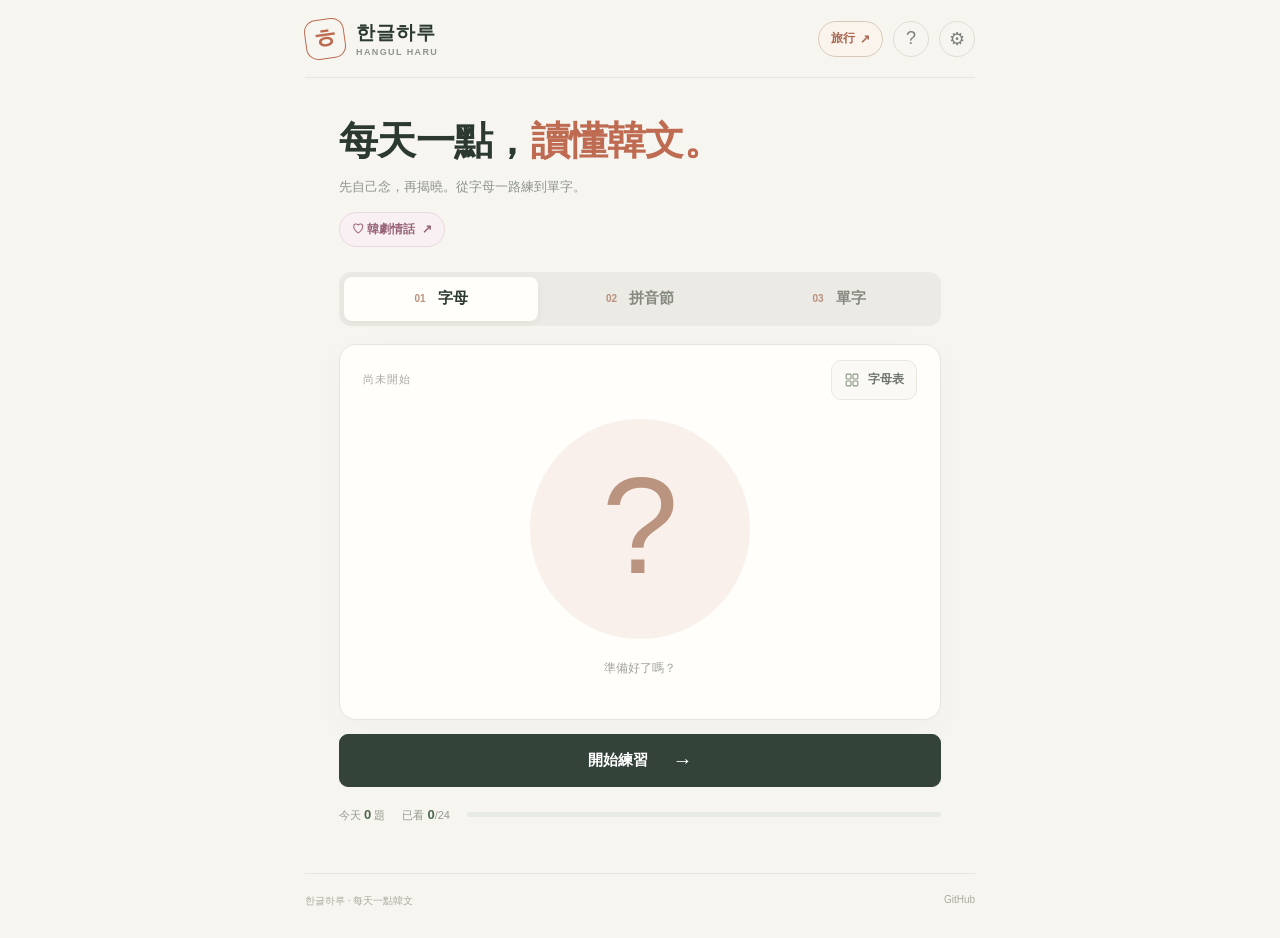
==== commit 92380ea2: "ux: clarify that chart lists all 40 letters and rename extended vowels" ====
--- a/index.html
+++ b/index.html
@@ -7,7 +7,7 @@
   <meta name="description" content="韓文從零開始：24 個基本字母、拼音節、常用單字，搭配盲看與真人式韓語語音合成練習。">
   <title>한글하루 · 韓文入門練習</title>
   <link rel="stylesheet" href="./style.css">
-  <script defer src="./app.js?v=20261026-ready"></script>
+  <script defer src="./app.js?v=20261027-full-chart"></script>
 </head>
 <body>
 <div class="shell">
@@ -21,7 +21,7 @@
         <section id="settings" class="settings" hidden>
           <div class="settings-title"><strong>練習設定</strong><button type="button" id="closeSettings" class="close-text">關閉 ×</button></div>
           <label class="row-setting">字母範圍<select id="letterFilter"><option value="all">全部基本字母</option><option value="vowel">只練母音</option><option value="consonant">只練子音</option></select></label>
-          <label class="tick"><input id="advancedVowels" type="checkbox"> 加入複合母音（11）</label>
+          <label class="tick"><input id="advancedVowels" type="checkbox"> 加入延伸母音（11）</label>
           <label class="tick"><input id="tenseConsonants" type="checkbox"> 加入緊音子音（5）</label>
           <label class="tick"><input id="withBatchim" type="checkbox"> 拼音節加入收尾子音</label>
           <hr>
@@ -95,7 +95,7 @@
 </div>
 
 <dialog id="chartDialog" class="chart-dialog" aria-labelledby="chartTitle">
-  <div class="chart-header"><div><h2 id="chartTitle">字母表</h2><p>點字母直接練習 · <span class="seen-guide">綠色代表已看過</span></p></div><button type="button" id="chartClose" class="dialog-close" aria-label="關閉字母表">×</button></div>
+  <div class="chart-header"><div><h2 id="chartTitle">完整字母表</h2><p>40 個韓文字母全部顯示 · 點灰色字母可加入練習 · <span class="seen-guide">綠色代表已看過</span></p></div><button type="button" id="chartClose" class="dialog-close" aria-label="關閉字母表">×</button></div>
   <div id="chartBody" class="chart-body"></div>
 </dialog>
 
--- a/style.css
+++ b/style.css
@@ -11,3 +11,6 @@
 
 /* Travel guide entry: deliberately scoped to the header. */
 .travel-link{height:36px;display:inline-flex;align-items:center;justify-content:center;gap:5px;padding:0 12px;border:1px solid #d7c9b9;background:#fbf4ed;border-radius:99px;color:#a8674f;font-size:12px;font-weight:750;text-decoration:none;white-space:nowrap}.travel-link:hover{color:#864b36;border-color:#b97c64;background:#faeae0}@media(max-width:380px){.top-actions{gap:6px}.travel-link{padding:0 8px;font-size:11px}.travel-link span{display:none}}
+
+/* Low-profile drama destination below the intro, never compresses the original header. */
+.drama-home-link{display:inline-flex;align-items:center;gap:7px;margin-top:14px;color:#986378;background:#f8f0f3;border:1px solid #ead8df;border-radius:999px;padding:8px 12px;text-decoration:none;font-size:12px;font-weight:750}.drama-home-link:hover{background:#f4e6ec;border-color:#d5b4c2}
